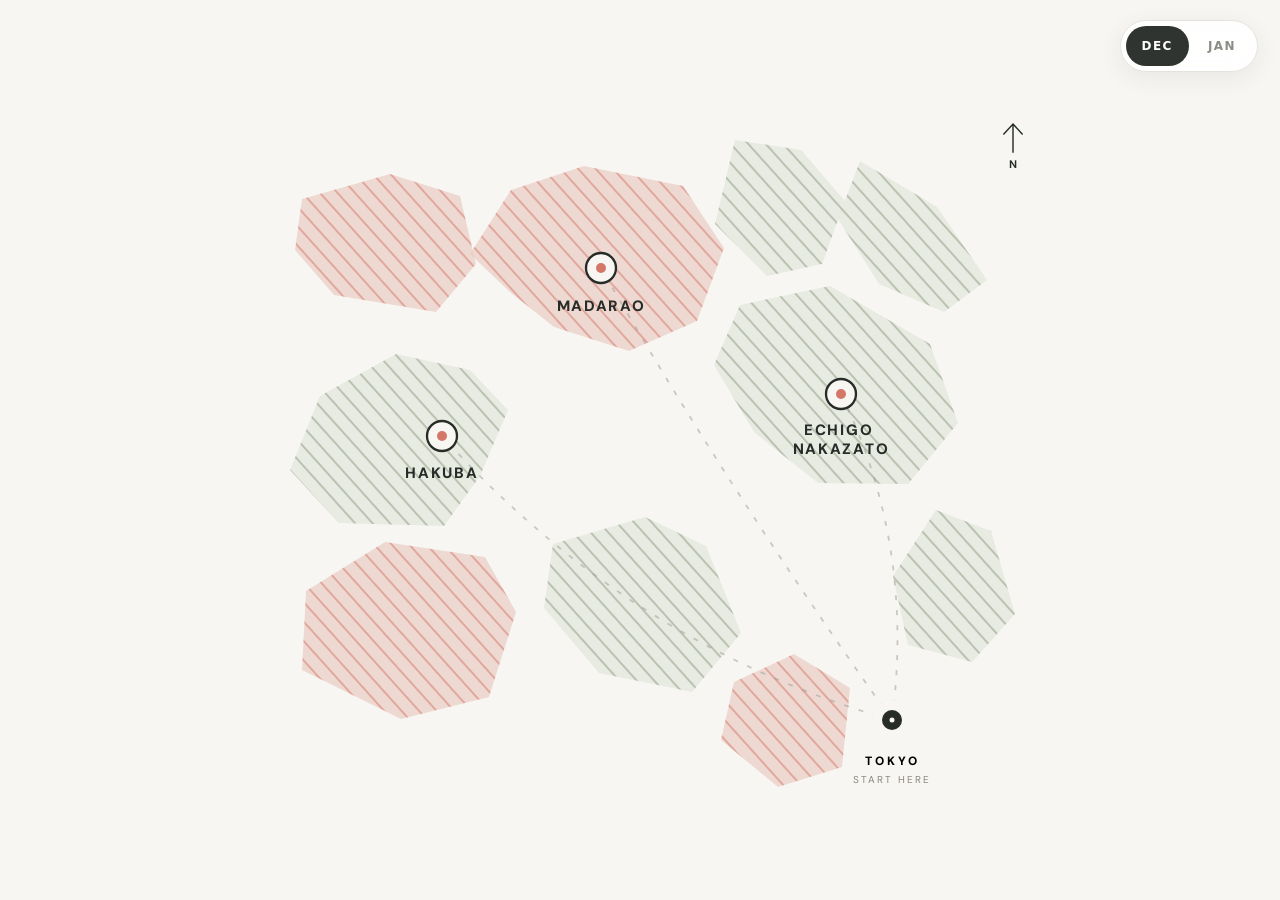
==== index.html @ dde7861e "a" ====
<!DOCTYPE html>
<html lang="zh-Hant">
<head>
  <meta charset="utf-8">
  <meta name="viewport" content="width=device-width, initial-scale=1, viewport-fit=cover">
  <meta name="theme-color" content="#f7f6f2">
  <title>notebook</title>
  <link rel="icon" href="data:image/svg+xml,%3Csvg xmlns='http://www.w3.org/2000/svg' viewBox='0 0 16 16'%3E%3Ccircle cx='8' cy='8' r='4' fill='%23d47768'/%3E%3C/svg%3E">
  <link rel="preconnect" href="https://fonts.googleapis.com">
  <link rel="preconnect" href="https://fonts.gstatic.com" crossorigin>
  <link href="https://fonts.googleapis.com/css2?family=DM+Sans:wght@400;500;600;700;800&amp;family=Noto+Sans+TC:wght@400;500;600;700&amp;display=swap" rel="stylesheet">
  <link rel="stylesheet" href="./css/style.css">
  <link rel="stylesheet" href="./css/tsugaike-map.css">
</head>
<body>
  <nav class="tm-switch" id="tm-switch" aria-label="選擇旅行月份"><button type="button" data-month="dec" aria-selected="true">DEC</button><button type="button" data-month="jan" aria-selected="false">JAN</button></nav>
  <div class="site" id="tm-december">
    <main class="map-screen" id="mapScreen">
      <div class="map-wrap">
        <svg class="map" viewBox="0 0 820 750" role="group" aria-label="東京出發，白馬、斑尾、越後中里互動旅遊地圖">
          <defs>
            <pattern id="redhatch" width="13" height="13" patternUnits="userSpaceOnUse" patternTransform="rotate(-42)">
              <rect width="13" height="13" fill="#e9c8be"></rect>
              <rect width="2" height="13" fill="#d47768"></rect>
            </pattern>
            <pattern id="greenhatch" width="13" height="13" patternUnits="userSpaceOnUse" patternTransform="rotate(-42)">
              <rect width="13" height="13" fill="#dfe4d6"></rect>
              <rect width="2" height="13" fill="#94a28a"></rect>
            </pattern>
            <pattern id="redhatch-phone" width="7.5" height="7.5" patternUnits="userSpaceOnUse" patternTransform="rotate(-42)">
              <rect width="7.5" height="7.5" fill="#e9c8be"></rect>
              <rect width="1.05" height="7.5" fill="#d47768"></rect>
            </pattern>
            <pattern id="greenhatch-phone" width="7.5" height="7.5" patternUnits="userSpaceOnUse" patternTransform="rotate(-42)">
              <rect width="7.5" height="7.5" fill="#dfe4d6"></rect>
              <rect width="1.05" height="7.5" fill="#94a28a"></rect>
            </pattern>
          </defs>
          <!-- Decorative regions are separate vector shapes. Only the three named pins are destinations. -->
          <path class="region decorative" fill="url(#redhatch)" d="M72 124 L160 99 L230 121 L246 189 L206 237 L104 220 L65 175 Z"></path>
          <path class="region decorative" fill="url(#greenhatch)" d="M505 65 L571 75 L615 126 L592 189 L537 201 L485 149 Z"></path>
          <path class="region decorative" fill="url(#greenhatch)" d="M630 86 L707 132 L757 205 L714 237 L649 209 L608 144 Z"></path>
          <path class="region decorative" fill="url(#redhatch)" d="M76 516 L155 467 L255 482 L286 537 L259 622 L171 644 L72 595 Z"></path>
          <path class="region decorative" fill="url(#greenhatch)" d="M323 469 L415 442 L476 471 L511 558 L462 617 L369 598 L314 533 Z"></path>
          <path class="region decorative" fill="url(#redhatch)" d="M504 607 L564 579 L620 613 L612 692 L548 712 L491 665 Z"></path>
          <path class="region decorative" fill="url(#greenhatch)" d="M706 435 L761 456 L785 539 L742 587 L678 570 L663 501 Z"></path>
          <!-- Schematic placement: Hakuba west, Madarao north, Echigo east, Tokyo south. -->
          <path class="region" data-region="hakuba" fill="url(#greenhatch)" d="M90 321 L166 279 L240 295 L278 335 L250 401 L214 451 L109 448 L60 395 Z"></path>
          <path class="region" data-region="madarao" fill="url(#redhatch)" d="M281 115 L354 91 L453 111 L494 173 L467 246 L399 276 L324 252 L280 217 L240 179 Z"></path>
          <path class="region" data-region="echigo" fill="url(#greenhatch)" d="M510 230 L600 211 L700 269 L728 348 L678 409 L588 408 L524 357 L484 290 Z"></path>
          <path class="route" data-route="hakuba" d="M662 645 Q401 571 212 361"></path>
          <path class="route" data-route="madarao" d="M662 645 Q498 414 371 193"></path>
          <path class="route" data-route="echigo" d="M662 645 Q685 470 611 319"></path>
          <g class="pin" data-place="hakuba" role="button" tabindex="0" aria-pressed="false" aria-label="查看白馬交通資訊">
            <circle class="hit" cx="212" cy="361" r="55"></circle>
            <rect class="label-hit" x="152" y="330" width="120" height="120"></rect>
            <circle class="outer" cx="212" cy="361" r="15"></circle>
            <circle class="inner" cx="212" cy="361" r="5"></circle>
            <text class="place-label" x="212" y="403" text-anchor="middle">HAKUBA</text>
          </g>
          <g class="pin" data-place="madarao" role="button" tabindex="0" aria-pressed="false" aria-label="查看斑尾飯店及交通資訊">
            <circle class="hit" cx="371" cy="193" r="54"></circle>
            <rect class="label-hit" x="311" y="168" width="120" height="120"></rect>
            <circle class="outer" cx="371" cy="193" r="15"></circle>
            <circle class="inner" cx="371" cy="193" r="5"></circle>
            <text class="place-label" x="371" y="236" text-anchor="middle">MADARAO</text>
          </g>
          <g class="pin" data-place="echigo" role="button" tabindex="0" aria-pressed="false" aria-label="查看越後中里交通資訊">
            <circle class="hit" cx="611" cy="319" r="54"></circle>
            <rect class="label-hit" x="551" y="310" width="120" height="120"></rect>
            <circle class="outer" cx="611" cy="319" r="15"></circle>
            <circle class="inner" cx="611" cy="319" r="5"></circle>
            <text class="place-label" x="611" y="360" text-anchor="middle">
              <tspan x="611">ECHIGO</tspan>
              <tspan x="611" dy="19">NAKAZATO</tspan>
            </text>
          </g>
          <g class="origin" aria-hidden="true">
            <circle cx="662" cy="645" r="20" fill="#f7f6f2"></circle>
            <circle cx="662" cy="645" r="10" fill="#272c28"></circle>
            <circle cx="662" cy="645" r="2.5" fill="#faf7f0"></circle>
            <text class="map-title" x="662" y="690" text-anchor="middle">TOKYO</text>
            <text class="map-small" x="662" y="708" text-anchor="middle">START HERE</text>
          </g>
        </svg>
        <div class="compass" aria-hidden="true">
          <svg viewBox="0 0 30 46">
            <path d="M15 41V5M3 18L15 5l12 13" fill="none" stroke="currentColor" stroke-width="1.8"></path>
          </svg>
          N
        </div>
        <div class="hover-note" id="hoverNote" aria-hidden="true"></div>
      </div>
      <div class="mobile-choice" id="mobileChoice">
        <div>
          <strong id="choiceName"></strong>
          <small id="choiceTime"></small>
          <span id="choiceRide" class="choice-ride"></span>
          <span id="choiceMode" class="choice-mode"></span>
        </div>
        <button class="next" id="next" type="button" aria-label="進入目的地詳細資訊">→</button>
      </div>
    </main>
    <main class="detail-screen" id="detail">
      <button class="back" id="back" type="button"><span class="back-arrow">←</span>Back</button>
      <section id="content"></section>
    </main>
  </div>
  <section id="tm-january" class="tm-jan" aria-label="一月栂池高原住宿地圖" hidden><div class="tm-jan-inner"><header class="tm-heading"><p class="tm-date">2027.01.23 – 2027.01.24</p><h1 class="tm-title">TSUGAIKE</h1><p class="tm-subtitle">STAY MAP</p><div class="tm-heading-line"></div><div class="tm-place"><button type="button" class="tm-japanese" id="tm-route-toggle" aria-expanded="false" aria-controls="tm-route-drop">栂池高原</button><div class="tm-route-drop" id="tm-route-drop" hidden><p>東京駅</p><p class="tm-route-arrow">↓</p><p>北陸新幹線 約 1 時間 20～40 分</p><p>長野駅</p><p class="tm-route-arrow">↓</p><p>特急バス 約 1 時間 30～40 分</p><p>栂池高原スキー場</p><p class="tm-route-total">合計：約 2 時間 50 分～3 時間 20 分</p><a class="maps" href="https://www.google.com/maps/search/?api=1&amp;query=%E6%A0%82%E6%B1%A0%E9%AB%98%E5%8E%9F%E3%82%B9%E3%82%AD%E3%83%BC%E5%A0%B4" target="_blank" rel="noopener noreferrer">Google Maps ↗</a></div></div></header>
<svg class="tm-map" id="tm-map" viewBox="0 0 900 1030" xmlns="http://www.w3.org/2000/svg" role="img" aria-label="栂池高原抽象幾何住宿分布圖；飯店位置目前為示意">
<defs>
<pattern id="tm-sage" width="12" height="12" patternUnits="userSpaceOnUse" patternTransform="rotate(-42)"><rect width="12" height="12" fill="#dfe7dc"/><path d="M0 0V12" stroke="#a9b9a6" stroke-width="1.3"/></pattern>
<pattern id="tm-coral" width="12" height="12" patternUnits="userSpaceOnUse" patternTransform="rotate(-42)"><rect width="12" height="12" fill="#f4ded6"/><path d="M0 0V12" stroke="#d59a8e" stroke-width="1.3"/></pattern>
</defs>
<g class="tm-art">
<!-- Mountain ridge: abstract layered, intentionally non-geographic -->
<path d="M30 390 L140 310 205 322 304 196 390 250 480 125 595 217 675 178 824 310 872 403 756 422 700 470 563 430 470 495 346 447 220 483 118 424Z" fill="url(#tm-sage)" opacity=".85"/>
<path d="M140 310 205 322 304 196 390 250 480 125 595 217 675 178 824 310" fill="none" stroke="#f7f6f2" stroke-width="11" stroke-linejoin="round" opacity=".9"/>
<path d="M45 405 85 370 143 383 186 423 150 450 83 442Z" fill="url(#tm-coral)" opacity=".9"/>
<path d="M742 142 805 164 832 223 799 250 738 219 715 181Z" fill="url(#tm-coral)"/>
<path d="M30 580 85 554 134 594 118 645 51 657 17 621Z" fill="url(#tm-sage)"/>
<path d="M752 560 822 536 868 578 855 639 798 662 746 622Z" fill="url(#tm-sage)"/>
<path d="M60 797 144 756 234 791 261 860 217 913 115 916 48 863Z" fill="url(#tm-coral)"/>
<path d="M710 830 768 805 824 838 834 901 786 940 722 922 689 876Z" fill="url(#tm-sage)"/>
<path d="M346 910 389 875 439 891 460 934 424 975 373 966Z" fill="url(#tm-sage)"/>
<path d="M538 735 576 711 619 743 610 790 566 801 532 772Z" fill="url(#tm-coral)"/>
<!-- Simplified paths and creek -->
<path d="M-15 730 Q155 620 330 695 T900 815" stroke="#e5e1d9" stroke-width="14" fill="none"/>
<path d="M135 490 Q255 535 300 660 T480 1010" stroke="#e5e1d9" stroke-width="11" fill="none"/>
<path d="M605 478 Q545 590 600 700 T650 1035" stroke="#e5e1d9" stroke-width="11" fill="none"/>
<path d="M440 495 Q460 570 520 630 T565 845 Q570 950 655 1040" stroke="#c9e0e3" stroke-width="12" fill="none" opacity=".85"/>
<!-- Abstract trees -->
<g fill="#899783" opacity=".85"><path d="M190 377l10-36 10 36zM197 374h6v15h-6zM247 414l9-29 9 29zM253 412h5v11h-5zM644 329l12-40 12 40zM653 324h6v16h-6zM716 380l8-29 8 29zM721 376h5v12h-5zM216 723l9-33 9 33zM223 720h5v12h-5zM688 680l10-32 10 32zM695 677h5v14h-5z"/></g>
<!-- Gondola station -->
<circle cx="505" cy="460" r="12" fill="#303430" stroke="#fff" stroke-width="4"/><circle cx="505" cy="460" r="3" fill="#fff"/>
<text x="505" y="490" text-anchor="middle" class="tm-label">栂池ゴンドラリフト</text><text x="505" y="509" text-anchor="middle" class="tm-small">GONDOLA STATION</text>
<text x="365" y="379" text-anchor="middle" class="tm-label">TSUGAIKE</text><text x="365" y="400" text-anchor="middle" class="tm-small">SKI AREA</text>
<!-- Compass -->
<path d="M830 80V28m-17 17 17-17 17 17" stroke="#303430" stroke-width="2" fill="none"/><text x="830" y="102" text-anchor="middle" class="tm-north">N</text>
<text x="76" y="675" class="tm-small">← HAKUBA</text><text x="700" y="975" class="tm-small">OTARI →</text>
</g>
<g id="tm-routes" pointer-events="none"></g><g id="tm-hotel-markers"></g>
</svg>
<div id="tm-card" class="tm-card" hidden role="status" aria-live="polite"><button id="tm-card-close" class="tm-card-close" aria-label="關閉飯店卡片" type="button">×</button><div class="tm-card-row"><div class="tm-card-copy"><p class="tm-card-name" id="tm-card-name"></p><p class="hotel-en" id="tm-card-en"></p><p class="tm-card-meta" id="tm-card-walk"></p><p class="tm-card-price" id="tm-card-price"></p></div></div><div class="tm-card-links"><a class="maps" id="tm-card-map" href="#" target="_blank" rel="noopener noreferrer">Google Maps ↗</a><div class="tm-card-side"><img id="tm-card-photo" class="tm-card-photo" alt="" hidden><a class="booking" id="tm-card-book" href="#" target="_blank" rel="noopener noreferrer" aria-label="Booking"><svg viewBox="0 0 24 24" aria-hidden="true"><path fill="currentColor" d="M24 0H0v24h24ZM8.575 6.563h2.658c2.108 0 3.473 1.15 3.473 2.898 0 1.15-.575 1.82-.91 2.108l-.287.263.335.192c.815.479 1.318 1.389 1.318 2.395 0 1.988-1.51 3.257-3.857 3.257H7.449V7.713c0-.623.503-1.126 1.126-1.15zm1.7 1.868c-.479.024-.694.264-.694.79v1.893h1.676c.958 0 1.294-.743 1.294-1.365 0-.815-.503-1.318-1.318-1.318zm-.096 4.36c-.407.071-.598.31-.598.79v2.251h1.868c.934 0 1.509-.55 1.509-1.533 0-.934-.599-1.509-1.51-1.509zm7.737 2.394c.743 0 1.341.599 1.341 1.342a1.34 1.34 0 0 1-1.341 1.341 1.355 1.355 0 0 1-1.341-1.341c0-.743.598-1.342 1.34-1.342z"/></svg></a></div></div></div>
</div></section>
  <script defer src="./data/places.js"></script>
  <script defer src="./js/app.js"></script>
  <script defer src="./js/tsugaike-map.js"></script>
</body>
</html>
---- css/style.css ----
:root {
  --paper: #f7f6f2;
  --ink: #272c28;
  --red: #d47768;
  --red2: #bc574a;
  --sage: #94a28a;
  --line: #d6cec1;
}

* { box-sizing: border-box; }

body {
  margin: 0;
  min-height: 100svh;
  background: var(--paper);
  color: var(--ink);
  font-family: "DM Sans", "Noto Sans TC", sans-serif;
}

button, a { font: inherit; }
button { cursor: pointer; }

button:focus-visible,
a:focus-visible,
[role="button"]:focus-visible {
  outline: 2px solid var(--red2);
  outline-offset: 5px;
}

.site {
  min-height: 100svh;
  position: relative;
  overflow: hidden;
}

.map-screen {
  max-width: 940px;
  min-height: 100svh;
  margin: auto;
  display: flex;
  align-items: center;
  justify-content: center;
  padding: 12px 25px;
}

.map-wrap {
  position: relative;
  width: min(100%, 820px);
  min-width: 0;
}

.map {
  width: 100%;
  height: auto;
  display: block;
  overflow: visible;
}

.region {
  pointer-events: none;
  opacity: .62;
  transition: opacity .35s, transform .35s;
  transform-origin: center;
  transform-box: fill-box;
}

.region.active {
  opacity: 1;
  transform: scale(1.035);
}

.route {
  fill: none;
  stroke: #9b9a90;
  stroke-width: 1.8;
  stroke-dasharray: 5 10;
  stroke-dashoffset: 0;
  opacity: .50;
  pointer-events: none;
  transition: opacity .25s, stroke .25s, stroke-width .25s;
}

.route.active {
  stroke: var(--red2);
  stroke-width: 2.7;
  opacity: 1;
  animation: dash 2.1s linear infinite;
}

@keyframes dash {
  from { stroke-dashoffset: 0; }
  to { stroke-dashoffset: -150; }
}

@keyframes dash-phone {
  from { stroke-dashoffset: 0; }
  to { stroke-dashoffset: -154; }
}

.pin {
  cursor: pointer;
  outline: none;
  touch-action: manipulation;
  -webkit-tap-highlight-color: transparent;
  -webkit-touch-callout: none;
  -webkit-user-select: none;
  user-select: none;
}

.pin:focus-visible .outer { stroke-width: 4; }
.pin .hit,
.pin .label-hit,
.place-label {
  -webkit-tap-highlight-color: transparent;
  -webkit-touch-callout: none;
  -webkit-user-select: none;
  user-select: none;
}
.pin .hit { fill: transparent; pointer-events: all; }
.pin .label-hit { fill: transparent; pointer-events: none; }

.pin .outer {
  fill: var(--paper);
  stroke: var(--ink);
  stroke-width: 2.3;
  transition: transform .2s, stroke .2s;
  transform-origin: center;
  transform-box: fill-box;
}

.pin .inner {
  fill: var(--red);
  transition: transform .2s;
  transform-origin: center;
  transform-box: fill-box;
}

.pin:hover .outer,
.pin:focus .outer,
.pin.preview .outer,
.pin.selected .outer {
  stroke: var(--red2);
  transform: scale(1.3);
}

.pin:hover .inner,
.pin.preview .inner,
.pin.selected .inner {
  transform: scale(1.25);
}

.place-label {
  fill: var(--ink);
  font-size: 15px;
  font-weight: 800;
  letter-spacing: 1.7px;
  pointer-events: none;
}

.pin.selected .place-label,
.pin.preview .place-label { fill: var(--red2); }

.map-title {
  font-size: 12px;
  letter-spacing: 3px;
  font-weight: 800;
}

.map-small {
  font-size: 10px;
  letter-spacing: 2px;
  fill: #89877c;
}

.compass {
  position: absolute;
  right: 3%;
  top: 6%;
  text-align: center;
  font-size: 11px;
  font-weight: 700;
  pointer-events: none;
}

.compass svg {
  display: block;
  width: 24px;
  margin: auto;
}

.hover-note {
  position: absolute;
  z-index: 5;
  width: max-content;
  min-width: 205px;
  max-width: min(360px, calc(100% - 16px));
  background: #fffdf7;
  border: 1px solid var(--line);
  box-shadow: 5px 6px 0 #ded7ca88;
  padding: 15px 16px;
  pointer-events: none;
  opacity: 0;
  word-break: keep-all;
  transform: translate(-50%, -104%) translateY(8px);
  transition: opacity .16s, transform .16s;
}

.hover-note.show {
  opacity: 1;
  transform: translate(-50%, -104%) translateY(0);
}

.hover-note.below { transform: translate(-50%, 18px) translateY(8px); }
.hover-note.below.show { transform: translate(-50%, 18px); }
.hover-note b { display: block; font-size: 14px; }
.hover-note .time { font-weight: 800; font-size: 18px; margin: 7px 0 2px; white-space: nowrap; }
.hover-note small { font-size: 11px; color: #73766d; }
.hover-note .more { font-size: 11px; color: var(--red2); margin-top: 9px; }

.mobile-choice { display: none; }
.choice-ride,
.choice-mode { display: none; }

.detail-screen {
  display: none;
  min-height: 100svh;
  max-width: 960px;
  padding: 26px 28px 70px;
  margin: auto;
  animation: enter .28s ease;
}

.detail-screen.open { display: block; }
.map-screen.hidden { display: none; }

@keyframes enter {
  from { opacity: 0; transform: translateY(12px); }
  to { opacity: 1; transform: translateY(0); }
}

.back {
  box-sizing: border-box;
  width: auto;
  height: 38px;
  margin: 0 0 6px;
  padding: 0;
  border: 0;
  border-radius: 0;
  background: transparent;
  color: var(--red);
  display: inline-flex;
  align-items: center;
  justify-content: flex-start;
  gap: 8px;
  font-size: 14px;
  font-weight: 600;
  line-height: 1;
  box-shadow: none;
  appearance: none;
  -webkit-appearance: none;
  -webkit-tap-highlight-color: transparent;
  -webkit-touch-callout: none;
  touch-action: manipulation;
  transition: color 0.2s ease;
}

.back-arrow {
  display: inline-block;
  transition: transform 0.2s ease;
}

@media (hover: hover) and (pointer: fine) {
  .back:hover {
    background: transparent;
    border-color: transparent;
    box-shadow: none;
    color: var(--red2);
  }

  .back:hover .back-arrow { transform: translateX(-3px); }
}

.detail-top {
  display: flex;
  justify-content: space-between;
  align-items: end;
  gap: 20px;
  margin: 22px 0 25px;
  border-bottom: 1px solid var(--line);
  padding-bottom: 24px;
}

.detail-top h1 {
  font-size: clamp(16px, 2.5vw, 29px);
  letter-spacing: .12em;
  margin: 0;
  font-weight: 800;
}

.detail-top .jp { font-size: 14px; color: #77786e; margin-top: 8px; }

.detail-top .line {
  height: 5px;
  width: 90px;
  background: var(--red);
  clip-path: polygon(0 30%, 100% 0, 83% 68%, 0 100%);
  margin-top: 6px;
}

.section-label {
  font-size: 12px;
  font-weight: 800;
  letter-spacing: .12em;
  margin: 25px 0 14px;
}

.transport {
  border: 1px solid var(--line);
  background: #fbf8f1;
  padding: 20px 24px;
  transition: transform .2s, border-color .2s;
}

.transport:hover,
.hotel:hover {
  transform: translateY(-2px);
  border-color: var(--red);
}

.transport .time { font-size: clamp(11px, 2vw, 16px); font-weight: 800; }
.transport .line-name { font-size: 13px; color: var(--red2); font-weight: 700; margin: 8px 0; }

.steps {
  display: flex;
  flex-wrap: wrap;
  align-items: center;
  gap: 10px;
  margin: 15px 0 10px;
  font-size: 14px;
  font-weight: 700;
}

.steps .arrow { color: var(--red2); }
.description, .note { font-size: 12px; line-height: 1.9; color: #72736c; }

.resorts { margin-top: 16px; border-top: 1px solid var(--line); }
.resort-note { margin: 14px 0 0; font-size: 12px; line-height: 1.7; color: #72736c; }
.resort { padding: 16px 0; border-bottom: 1px solid #e4ddd2; }
.resort:last-child { border-bottom: 0; padding-bottom: 4px; }
.resort h3 { margin: 0; font-size: 15px; font-weight: 800; letter-spacing: 0; color: var(--ink); }
.resort-en { margin-top: 3px; font-size: 12px; color: #7c7f78; }
.resort-time { margin-top: 10px; font-size: 15px; font-weight: 800; line-height: 1.4; }
.resort-total { margin-top: 12px; font-size: 14px; font-weight: 800; line-height: 1.5; color: var(--red2); }
.resort-route { margin-top: 10px; }
.resort-stop { font-size: 14px; font-weight: 700; line-height: 1.5; }
.resort-leg { display: flex; align-items: flex-start; gap: 8px; margin: 3px 0; font-size: 12px; line-height: 1.6; color: #72736c; }
.resort-leg .arrow { color: var(--red2); flex: 0 0 auto; }
.resort-leg span:last-child { min-width: 0; }

.fares { margin-top: 14px; padding-top: 12px; border-top: 1px solid var(--line); }
.fare-head, .fare-route { font-size: 12px; line-height: 1.7; color: #72736c; }
.fare-list { list-style: none; margin: 4px 0 0; padding: 0; }
.fare-list li {
  display: grid;
  grid-template-columns: 48px auto;
  column-gap: 12px;
  align-items: baseline;
  min-height: 24px;
}
.fare-type { font-size: 12px; color: #7c7f78; }
.fare-price { font-size: 14px; font-weight: 800; color: #3a3e3a; white-space: nowrap; }
.passes { list-style: none; margin: 8px 0 0; padding: 0; }
.passes li { font-size: 12px; line-height: 1.7; color: #72736c; }
.pass-yes, .pass-part { display: inline-block; width: 1.15em; }
.pass-yes { color: var(--sage); }
.pass-part { color: var(--red); }

.maps {
  display: inline-block;
  margin-top: 12px;
  font-size: 12px;
  font-weight: 800;
  color: var(--red2);
  text-decoration: none;
  border-bottom: 1px solid var(--red2);
  padding-bottom: 3px;
}

.hotel {
  border: 1px solid var(--line);
  background: #faf7ef;
  padding: 22px;
  margin: 14px 0;
  transition: transform .2s, border-color .2s;
}

.hotel h2 { font-size: 17px; margin: 0 0 18px; }
.hotel-title { margin: 0 0 18px; }
.hotel-name-row { display: flex; align-items: center; flex-wrap: wrap; gap: 8px; }
.hotel-title h2 { margin: 0; }
.hotel-en { margin-top: 3px; font-size: 12px; color: #7c7f78; }
.hotel-links { display: inline-flex; align-items: center; gap: 8px; flex-shrink: 0; }
.booking, .agoda { display: inline-flex; flex-shrink: 0; line-height: 0; color: var(--red2); }
.booking svg, .agoda svg { width: 22px; height: 22px; display: block; }
.booking:hover, .agoda:hover { color: var(--red); }
.date-group { margin-top: 18px; }
.date-head { display: flex; align-items: center; gap: 8px; margin: 0 0 9px; }
.date-group h3 { font-size: 12px; letter-spacing: .1em; margin: 0; color: #7c716b; }

.rooms {
  display: grid;
  grid-template-columns: repeat(2, minmax(0, 1fr));
  gap: 12px;
}

.room {
  border: 1px solid #ded4c6;
  background: var(--paper);
  padding: 17px;
  transition: transform .18s, box-shadow .18s, background .18s, border-color .18s;
}

.room.has-photo {
  display: flex;
  align-items: flex-start;
  justify-content: space-between;
  gap: 12px;
}

.room-copy { min-width: 0; flex: 1; }

.room.has-rates .meta { margin-top: 3px; color: #7c7f78; line-height: 1.45; }
.room.has-rates .stock { margin-top: 8px; }

.rates {
  list-style: none;
  margin: 12px 0 0;
  padding: 0;
}

.rates li,
.room-price-row {
  display: grid;
  grid-template-columns: 85px 35px 1fr;
  align-items: center;
  column-gap: 8px;
  min-height: 28px;
  padding: 6px 0;
  border-top: 1px solid #e6dfd4;
}

.rates li:first-child { border-top-color: transparent; }

.rate-price {
  font-size: 16px;
  font-weight: 800;
  color: #3a3e3a;
  white-space: nowrap;
}

.rate-people,
.rate-meal,
.rate-note {
  font-size: 11px;
  color: #7c7f78;
  white-space: nowrap;
}

.rate-plan { display: flex; flex-direction: column; align-items: flex-start; justify-content: center; gap: 2px; min-width: 0; }
.rate-plan .rate-note { font-size: 10px; line-height: 1.35; white-space: normal; }
.room-en { margin-top: 2px; font-size: 11px; color: #7c7f78; }
.rate-extra { margin-top: 10px; font-size: 12px; color: #7c7f78; }

.num-gap { display: inline-block; width: 0.28em; }

.room-photo {
  width: 42%;
  max-width: 168px;
  aspect-ratio: 3 / 2;
  object-fit: cover;
  border-radius: 12px;
  flex-shrink: 0;
  display: block;
}

.room:hover,
.room:focus-visible {
  transform: translateY(-4px);
  border-color: var(--red);
  background: #fffaf4;
  box-shadow: 4px 5px 0 #dbb3a355;
}

.room .type { font-size: 12px; color: #6b6c63; min-height: 19px; }
.room .price { font-size: 26px; font-weight: 800; margin: 7px 0; }
.room .meta { font-size: 12px; color: #555a53; }

.stock {
  display: inline-block;
  margin-top: 12px;
  border-radius: 3px;
  padding: 5px 9px;
  color: #aa554a;
  background: #f1d8cf;
  font-size: 11px;
  font-weight: 700;
}

.empty {
  border: 1px dashed var(--line);
  padding: 30px 20px;
  text-align: center;
  color: #85867c;
  font-size: 13px;
}

.note { margin-top: 22px; }
.north { width: 30px; height: 48px; }

@media (max-width: 700px), ((hover: none) and (pointer: coarse)) {
  .map-screen { padding-bottom: calc(104px + env(safe-area-inset-bottom)); }
  .back {
    position: relative;
    width: auto;
    min-width: 0;
    height: 38px;
    min-height: 0;
    margin: 0 0 6px;
    padding: 0;
    border: 0;
    border-radius: 0;
    background: transparent;
    color: var(--red);
    font-size: 14px;
    font-weight: 600;
    gap: 8px;
    transform: none;
    -webkit-text-size-adjust: 100%;
    text-size-adjust: 100%;
  }
  .back::before {
    content: "";
    position: absolute;
    left: 0;
    top: 50%;
    width: 100%;
    height: 44px;
    transform: translateY(-50%);
  }
  .back:hover,
  .back:hover .back-arrow {
    background: transparent;
    color: var(--red);
    transform: none;
  }
  .back:active {
    background: transparent;
    box-shadow: none;
    color: var(--red2);
  }
  .hover-note { display: none; }
  .pin .label-hit,
  .place-label { pointer-events: all; }

  .next {
    width: 50px;
    height: 50px;
    min-width: 50px;
    min-height: 50px;
    padding: 0;
    border: 0;
    border-radius: 50%;
    background: var(--red);
    color: #fff;
    font-size: 22px;
    line-height: 1;
    display: inline-flex;
    align-items: center;
    justify-content: center;
    flex-shrink: 0;
    appearance: none;
    -webkit-appearance: none;
  }

  .next:hover,
  .next:active {
    background: var(--red2);
    color: #fff;
  }

  .mobile-choice {
    position: fixed;
    bottom: calc(18px + env(safe-area-inset-bottom));
    left: 16px;
    right: 16px;
    background: #fffcf4;
    border: 1px solid var(--line);
    padding: 15px 17px;
    box-shadow: 4px 5px 0 #ded7ca99;
    display: none;
    align-items: center;
    justify-content: space-between;
    gap: 10px;
    z-index: 10;
  }

  .mobile-choice.show { display: flex; }
  .mobile-choice > div { min-width: 0; }
  .mobile-choice strong { font-size: 14px; display: block; }
  .mobile-choice small { font-size: 11px; display: block; margin-top: 5px; color: #6d7068; line-height: 1.5; }
}

@media (max-width: 700px) {
  .rooms:has(.has-rates) { grid-template-columns: 1fr; }
  .rates .room-price-row { grid-template-columns: 72px 22px minmax(0, 1fr); column-gap: 6px; }
  .map-screen { padding: 8px 3px calc(104px + env(safe-area-inset-bottom)); align-items: center; }
  .map-wrap { width: 100%; }
  .compass { right: 4%; top: 5%; }
  .detail-screen { padding: 16px 18px 50px; }
  .detail-top { margin-top: 22px; }
  .detail-top h1 { font-size: 17px; }
  .rooms { grid-template-columns: repeat(2, minmax(0, 1fr)); gap: 9px; }
  .room { padding: 12px; }
  .room .price { font-size: 22px; }
  .hotel { padding: 14px; }
  .transport { padding: 18px; }
}

@media (max-width: 380px) {
  .room .price { font-size: 19px; }
  .rooms { grid-template-columns: 1fr; }
  .room.has-rates.has-photo { flex-wrap: wrap; }
  .room.has-rates .room-copy { flex: 1 1 100%; }
  .room.has-rates .room-photo { margin-left: auto; }
}

@media (max-width: 767px) {
  .map-screen {
    min-height: 100dvh;
    flex-direction: column;
    align-items: center;
    justify-content: center;
    padding: max(14px, env(safe-area-inset-top)) 0 max(16px, env(safe-area-inset-bottom));
  }

  .map:not(.is-portrait) { visibility: hidden; }

  .map-wrap {
    width: min(95vw, calc(100% - 16px));
    flex: 0 0 auto;
  }

  .compass { top: 8px; right: 10px; font-size: 9px; }
  .compass svg { width: 20.4px; }

  .map.is-portrait {
    --phone-map-unit: calc(400px / min(95vw, 100vw - 16px));
  }
  .map.is-portrait > .region:not(.phone-shape) { display: none; }
  .map.is-portrait .route {
    stroke: #C9C7C0;
    stroke-width: 1.1;
    stroke-dasharray: 3 7;
    opacity: 0.75;
  }
  .map.is-portrait .route.active {
    stroke: #C96F62;
    stroke-width: 1.6;
    stroke-dasharray: 5 6;
    opacity: 1;
    animation: dash-phone 2.1s linear infinite;
  }
  .map.is-portrait .pin .outer { stroke-width: 1.35; }
  .map.is-portrait .pin[data-place="madarao"] .place-label,
  .map.is-portrait .pin[data-place="hakuba"] .place-label {
    font-size: calc(13px * var(--phone-map-unit));
    font-weight: 700;
    letter-spacing: 0.08em;
  }
  .map.is-portrait .pin[data-place="echigo"] .place-label {
    font-size: calc(12px * var(--phone-map-unit));
    font-weight: 700;
    letter-spacing: 0.04em;
  }
  .map.is-portrait .map-title {
    font-size: calc(14px * var(--phone-map-unit));
    font-weight: 700;
    letter-spacing: 0.15em;
  }
  .map.is-portrait .map-small {
    font-size: calc(10px * var(--phone-map-unit));
    font-weight: 500;
    letter-spacing: 0.12em;
    fill: #89877c;
  }

  .map-screen { position: relative; }

  .mobile-choice {
    position: absolute;
    align-self: flex-start;
    width: 260px;
    max-width: calc(100vw - 32px);
    height: auto;
    min-height: 100px;
    margin: 0;
    padding: 14px 16px;
    background: #fffcf4;
    border: 1px solid #DDD8CF;
    border-radius: 0;
    box-shadow: 0 2px 10px rgba(39, 44, 40, 0.08);
    align-items: flex-start;
    z-index: 10;
  }

  .mobile-choice small { display: none; }
  .choice-ride,
  .choice-mode { display: block; }
  .mobile-choice strong {
    display: block;
    min-height: 36px;
    padding-right: 40px;
    font-size: 15px;
    font-weight: 700;
    line-height: 1.3;
    color: var(--ink);
  }
  .choice-ride {
    margin-top: 2px;
    font-size: 16px;
    font-weight: 700;
    line-height: 1.35;
    color: var(--ink);
  }
  .choice-mode {
    margin-top: 4px;
    font-size: 12px;
    font-weight: 400;
    line-height: 1.4;
    color: #6d7068;
  }
  .mobile-choice .next {
    position: absolute;
    top: 8px;
    right: 8px;
    z-index: 1;
    width: 44px;
    height: 44px;
    min-width: 44px;
    min-height: 44px;
    border-radius: 0;
    background: transparent;
    box-shadow: none;
    font-size: 16px;
  }
  .mobile-choice .next::before {
    content: "";
    position: absolute;
    inset: 4px;
    border-radius: 50%;
    background: var(--red);
    z-index: -1;
  }
  .mobile-choice .next:hover,
  .mobile-choice .next:active { background: transparent; }
  .mobile-choice .next:hover::before,
  .mobile-choice .next:active::before { background: var(--red2); }
  .mobile-choice.is-in { animation: choice-in .2s ease-out; }
  .mobile-choice.is-closing {
    display: flex;
    pointer-events: none;
    animation: choice-out .15s ease-out forwards;
  }
}

@keyframes choice-in {
  from { opacity: 0; transform: translateY(6px); }
  to { opacity: 1; transform: none; }
}

@keyframes choice-out {
  from { opacity: 1; }
  to { opacity: 0; }
}

@media (prefers-reduced-motion: reduce) {
  *, *::before, *::after {
    animation: none !important;
    transition: none !important;
  }
}
---- css/tsugaike-map.css ----
/* TSUGAIKE JANUARY MAP — isolated styles */
:root{--tm-bg:var(--paper);--tm-ink:#303430;--tm-sage:#dfe7dc;--tm-sage-line:#aab9a7;--tm-coral:#f4ded6;--tm-coral-line:#d59a8e;--tm-accent:#c8796c}
.tm-switch{position:fixed;top:max(20px,env(safe-area-inset-top));right:22px;z-index:900;display:flex;gap:3px;padding:5px;background:rgba(255,255,255,.9);border:1px solid #e4e2dc;box-shadow:0 6px 24px #282a2612;backdrop-filter:blur(14px);border-radius:99px;font:600 12px/1 system-ui,sans-serif;letter-spacing:.12em}
.tm-switch button{border:0;background:transparent;color:#898d86;padding:12px 16px;border-radius:99px;cursor:pointer;font:inherit;letter-spacing:inherit;min-height:40px}.tm-switch button[aria-selected=true]{background:#303430;color:#fff}
.tm-jan{min-height:100svh;background:var(--tm-bg);color:var(--tm-ink);font-family:Arial,'Hiragino Kaku Gothic ProN','Noto Sans JP',sans-serif;position:relative;overflow:hidden;isolation:isolate}
.tm-jan[hidden]{display:none!important}.tm-jan-inner{width:min(100%,1050px);margin:auto;position:relative;padding:clamp(90px,12vw,125px) 18px 55px}
.tm-heading{position:relative;z-index:2;margin-left:clamp(8px,4vw,65px);pointer-events:none}.tm-date{font-size:12px;letter-spacing:.38em;margin:0 0 10px}.tm-title{font-size:clamp(38px,6vw,75px);font-weight:500;letter-spacing:.18em;line-height:1.05;margin:0}.tm-subtitle{font-size:12px;letter-spacing:.42em;margin:12px 0 18px}.tm-heading-line{width:55px;height:1px;background:#454943;margin:0 0 19px}.tm-japanese{font-size:17px;letter-spacing:.27em;margin:-6px -8px;padding:6px 8px;appearance:none;background:none;border:0;font-family:inherit;font-weight:inherit;color:inherit;cursor:pointer;pointer-events:auto;transition:color .2s}.tm-japanese:hover,.tm-japanese:focus-visible,.tm-japanese[aria-expanded=true]{color:var(--red2)}.tm-place{position:relative;display:inline-block}.tm-route-drop{position:absolute;left:0;top:100%;z-index:8;width:max-content;max-width:min(280px,calc(100vw - 36px));background:transparent;color:var(--tm-ink);font-size:12px;line-height:1.65;font-weight:500;letter-spacing:0;pointer-events:auto}.tm-route-drop[hidden]{display:none}.tm-route-drop p{margin:0}.tm-route-arrow{color:var(--red2);line-height:1.3}.tm-route-total{margin-top:4px;font-weight:700;color:var(--red2)}.tm-route-drop .maps{margin-top:8px}
.tm-map{display:block;width:100%;height:auto;margin:-20px auto 0;overflow:visible}.tm-map .tm-art{pointer-events:none}.tm-map .tm-marker{cursor:pointer;outline:none}.tm-map .tm-marker circle.pin{fill:#fffaf6;stroke:#373d38;stroke-width:2}.tm-map .tm-marker circle.dot{fill:var(--tm-accent)}.tm-map .tm-marker[aria-pressed=true] circle.pin{stroke:var(--tm-accent);stroke-width:3}.tm-map .tm-marker:focus-visible circle.pin{stroke:#000;stroke-width:4}.tm-map .tm-marker .touch{fill:transparent}.tm-map text{font-family:Arial,'Hiragino Kaku Gothic ProN',sans-serif;fill:#343934}.tm-label{font-size:15px;font-weight:700;letter-spacing:2px}.tm-small{font-size:11px;letter-spacing:1.6px;fill:#888b82!important}.tm-route{fill:none;stroke:#c8796c;stroke-width:2;stroke-dasharray:5 9;stroke-linecap:round;opacity:0;transition:opacity .3s}.tm-route.active{opacity:1;animation:tm-march 14s linear infinite}@keyframes tm-march{to{stroke-dashoffset:-210}}
.tm-card{position:absolute;z-index:6;width:min(340px,calc(100vw - 40px));max-height:calc(100svh - 32px);overflow:auto;background:#fffefa;border:1px solid #e6e2d9;box-shadow:0 12px 28px #2428211a;padding:19px 28px 16px 20px;left:0;top:0;border-radius:3px}.tm-card[hidden]{display:none!important}.tm-card-name{font-size:16px;font-weight:700;margin:0 0 2px;line-height:1.5;padding-right:18px}.tm-card .hotel-en{margin:0 0 8px}.tm-card-meta{font-size:13px;line-height:1.8;color:#6d716b;margin:0}.tm-card-meta[hidden]{display:none}.tm-card-price{font-size:15px;font-weight:700;margin:4px 0 0}.tm-card-links{display:flex;justify-content:space-between;align-items:flex-end;gap:12px;margin-top:12px}.tm-card .maps{margin-top:0;font-family:"DM Sans","Noto Sans TC",sans-serif}.tm-card-close{position:absolute;top:2px;right:3px;background:none;border:0;color:#73786f;font-size:18px;cursor:pointer;padding:5px}.tm-footnote{text-align:center;font-size:11px;color:#93958d;letter-spacing:.06em;margin:0 0 25px}.tm-north{font-size:14px;font-weight:700}
.tm-card-photo{width:118px}
@media(max-width:767px){.tm-switch{top:max(8px,env(safe-area-inset-top));right:8px;padding:3px;gap:2px;box-shadow:0 4px 14px #282a2612}.tm-switch button{padding:6px 9px;min-height:26px;font-size:10px}.tm-jan{overflow-x:clip}.tm-jan-inner{padding:72px 0 36px}.tm-heading{margin-left:22px}.tm-date{font-size:10px}.tm-title{font-size:34px}.tm-subtitle{font-size:10px}.tm-japanese{font-size:15px}.tm-map{width:135%;max-width:none;margin:4px 0 0 calc(8px - 30.9%)}.tm-card{width:min(280px,calc(100vw - 32px));max-height:calc(100svh - 24px - env(safe-area-inset-bottom))}.tm-card-photo{width:92px}.tm-footnote{padding:0 22px}}
.tm-card-side{display:flex;flex-direction:column;align-items:flex-end;gap:10px}.tm-card-photo{aspect-ratio:3/2;object-fit:cover;border-radius:12px;flex-shrink:0;display:block}.tm-card-photo[hidden]{display:none}
.tm-card.has-photo{display:grid;grid-template-columns:minmax(0,1fr) auto;column-gap:12px;align-items:end}.tm-card.has-photo .tm-card-row,.tm-card.has-photo .tm-card-copy,.tm-card.has-photo .tm-card-links{display:contents}.tm-card.has-photo .tm-card-name{grid-column:1 / -1;grid-row:1}.tm-card.has-photo .hotel-en{grid-column:1;grid-row:2}.tm-card.has-photo #tm-card-walk{grid-column:1;grid-row:3}.tm-card.has-photo #tm-card-price{grid-column:1;grid-row:4}.tm-card.has-photo .maps{grid-column:1;grid-row:5;justify-self:start;margin-top:12px}.tm-card.has-photo .tm-card-side{grid-column:2;grid-row:2 / 6}
@media(prefers-reduced-motion:reduce){.tm-route.active{animation:none}*{scroll-behavior:auto!important}}
#tm-december[hidden]{display:none!important}
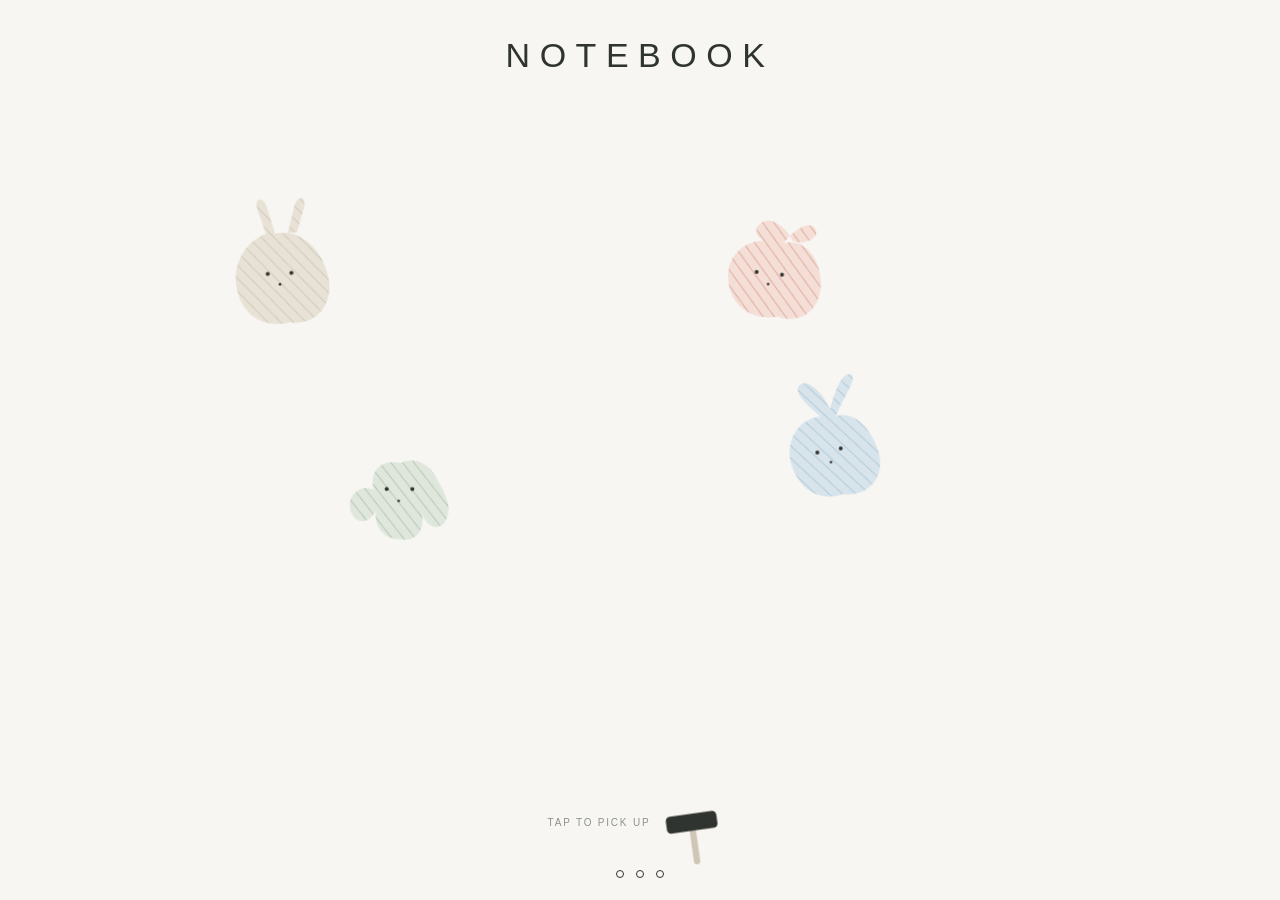
==== commit 4bcd972a: "r" ====
--- a/index.html
+++ b/index.html
@@ -11,8 +11,27 @@
   <link href="https://fonts.googleapis.com/css2?family=DM+Sans:wght@400;500;600;700;800&amp;family=Noto+Sans+TC:wght@400;500;600;700&amp;display=swap" rel="stylesheet">
   <link rel="stylesheet" href="./css/style.css">
   <link rel="stylesheet" href="./css/tsugaike-map.css">
+  <link rel="stylesheet" href="./css/unlock.css">
+  <script>try{if(sessionStorage.getItem('notebookUnlocked')==='true')document.documentElement.classList.add('nb-open')}catch(e){}</script>
 </head>
 <body>
+  <div id="nb-lock" class="nb-lock">
+    <h1 class="nb-title">NOTEBOOK</h1>
+    <div class="nb-stage" id="nb-stage">
+      <button type="button" class="nb-animal" data-id="rabbit" aria-label="動物"><span class="nb-animal-body"><svg viewBox="0 0 140 160" aria-hidden="true"><defs><pattern id="nb-h-rabbit" width="10" height="10" patternUnits="userSpaceOnUse" patternTransform="rotate(-42)"><rect width="10" height="10" fill="#e8e2d6"/><path d="M0 0V10" stroke="#c8bfb0" stroke-width="1.6"/></pattern><clipPath id="nb-c-rabbit"><path d="M68 54L60 24C56 12 46 14 50 28L58 54C34 62 18 88 24 116C30 146 56 158 80 152C108 158 130 134 124 104C120 78 102 58 82 54L90 26C94 12 106 14 100 30L92 54Z"/></clipPath></defs><g clip-path="url(#nb-c-rabbit)"><rect width="140" height="160" fill="url(#nb-h-rabbit)"/></g><circle cx="58" cy="98" r="2.2" fill="#303430"/><circle cx="84" cy="98" r="2.2" fill="#303430"/><circle cx="71" cy="110" r="1.45" fill="#303430"/></svg></span></button>
+      <button type="button" class="nb-animal" data-id="bear" aria-label="動物"><span class="nb-animal-body"><svg viewBox="0 0 140 160" aria-hidden="true"><defs><pattern id="nb-h-bear" width="10" height="10" patternUnits="userSpaceOnUse" patternTransform="rotate(-42)"><rect width="10" height="10" fill="#f4ded6"/><path d="M0 0V10" stroke="#d59a8e" stroke-width="1.6"/></pattern><clipPath id="nb-c-bear"><path d="M76 70C46 64 22 88 28 116C34 146 60 158 86 150C116 158 136 132 128 102C122 76 102 62 84 70C94 52 112 40 118 52C122 60 106 70 94 66C82 48 62 40 54 54C48 64 64 74 76 70Z"/></clipPath></defs><g clip-path="url(#nb-c-bear)"><rect width="140" height="160" fill="url(#nb-h-bear)"/></g><circle cx="58" cy="104" r="2.2" fill="#303430"/><circle cx="86" cy="104" r="2.2" fill="#303430"/><circle cx="72" cy="116" r="1.45" fill="#303430"/></svg></span></button>
+      <button type="button" class="nb-animal" data-id="dog" aria-label="動物"><span class="nb-animal-body"><svg viewBox="0 0 140 160" aria-hidden="true"><defs><pattern id="nb-h-dog" width="10" height="10" patternUnits="userSpaceOnUse" patternTransform="rotate(-42)"><rect width="10" height="10" fill="#dfe7dc"/><path d="M0 0V10" stroke="#a9b9a6" stroke-width="1.6"/></pattern><clipPath id="nb-c-dog"><path d="M76 70C92 62 108 70 118 88C128 104 136 116 128 132C120 144 106 136 102 122C108 142 98 156 80 154C62 156 50 140 52 124C46 140 30 142 24 126C18 110 34 96 48 102C42 84 50 72 66 70Z"/></clipPath></defs><g clip-path="url(#nb-c-dog)"><rect width="140" height="160" fill="url(#nb-h-dog)"/></g><circle cx="62" cy="100" r="2.2" fill="#303430"/><circle cx="90" cy="98" r="2.2" fill="#303430"/><circle cx="76" cy="112" r="1.45" fill="#303430"/></svg></span></button>
+      <button type="button" class="nb-animal" data-id="cat" aria-label="動物"><span class="nb-animal-body"><svg viewBox="0 0 140 160" aria-hidden="true"><defs><pattern id="nb-h-cat" width="10" height="10" patternUnits="userSpaceOnUse" patternTransform="rotate(-42)"><rect width="10" height="10" fill="#d7e4ec"/><path d="M0 0V10" stroke="#a8c0cc" stroke-width="1.6"/></pattern><clipPath id="nb-c-cat"><path d="M74 66C48 60 26 84 30 112C36 144 58 158 84 152C114 158 134 134 126 106C120 80 102 62 84 66C94 46 112 26 104 22C94 18 84 42 78 58C72 38 54 20 46 30C40 38 56 54 68 66Z"/></clipPath></defs><g clip-path="url(#nb-c-cat)"><rect width="140" height="160" fill="url(#nb-h-cat)"/></g><circle cx="60" cy="104" r="2.2" fill="#303430"/><circle cx="86" cy="102" r="2.2" fill="#303430"/><circle cx="74" cy="116" r="1.45" fill="#303430"/></svg></span></button>
+    </div>
+    <div class="nb-dock" id="nb-dock">
+      <div class="nb-hold">
+        <p class="nb-hint" id="nb-hint">TAP TO PICK UP</p>
+        <span class="nb-anchor" id="nb-anchor"></span>
+      </div>
+      <div class="nb-dots" id="nb-dots" aria-hidden="true"><i></i><i></i><i></i></div>
+    </div>
+    <button type="button" class="nb-hammer" id="nb-hammer" aria-label="錘子"><span class="nb-hammer-swing"><svg viewBox="0 0 64 64" aria-hidden="true"><rect x="29" y="22" width="6" height="34" rx="3" fill="#cfc6b8"/><rect x="8" y="8" width="48" height="16" rx="4" fill="#303430"/></svg></span></button>
+  </div>
   <nav class="tm-switch" id="tm-switch" aria-label="選擇旅行月份"><button type="button" data-month="dec" aria-selected="true">DEC</button><button type="button" data-month="jan" aria-selected="false">JAN</button></nav>
   <div class="site" id="tm-december">
     <main class="map-screen" id="mapScreen">
@@ -106,7 +125,7 @@
       <section id="content"></section>
     </main>
   </div>
-  <section id="tm-january" class="tm-jan" aria-label="一月栂池高原住宿地圖" hidden><div class="tm-jan-inner"><header class="tm-heading"><p class="tm-date">2027.01.23 – 2027.01.24</p><h1 class="tm-title">TSUGAIKE</h1><p class="tm-subtitle">STAY MAP</p><div class="tm-heading-line"></div><div class="tm-place"><button type="button" class="tm-japanese" id="tm-route-toggle" aria-expanded="false" aria-controls="tm-route-drop">栂池高原</button><div class="tm-route-drop" id="tm-route-drop" hidden><p>東京駅</p><p class="tm-route-arrow">↓</p><p>北陸新幹線 約 1 時間 20～40 分</p><p>長野駅</p><p class="tm-route-arrow">↓</p><p>特急バス 約 1 時間 30～40 分</p><p>栂池高原スキー場</p><p class="tm-route-total">合計：約 2 時間 50 分～3 時間 20 分</p><a class="maps" href="https://www.google.com/maps/search/?api=1&amp;query=%E6%A0%82%E6%B1%A0%E9%AB%98%E5%8E%9F%E3%82%B9%E3%82%AD%E3%83%BC%E5%A0%B4" target="_blank" rel="noopener noreferrer">Google Maps ↗</a></div></div></header>
+  <section id="tm-january" class="tm-jan" aria-label="一月旅行筆記" hidden><div class="tm-jan-inner"><nav class="jn-dates" aria-label="一月日期"><button type="button" data-trip="0110" aria-selected="true">01.01 — 01.10</button><button type="button" data-trip="0123" aria-selected="false">01.23 — 01.24</button></nav><div id="tm-trip-0109" class="jn-trip" data-trip="0110"><header class="jn-heading"><div class="tm-date" data-range="2027-01-01,2027-01-10">2027.01.01 — 01.10</div><h1 class="jn-title">SHIGA · MADARAO · TOKYO</h1><div class="jn-sub">志賀高原 → 斑尾高原 → 東京</div></header><div class="jn-map-wrap"><svg class="jn-map" viewBox="0 0 900 560" role="img" aria-label="成田空港、志賀高原、斑尾高原、東京的抽象路線"><defs><pattern id="jn-sage" width="12" height="12" patternUnits="userSpaceOnUse" patternTransform="rotate(-42)"><rect width="12" height="12" fill="#dfe7dc"/><path d="M0 0V12" stroke="#a9b9a6" stroke-width="1.3"/></pattern><pattern id="jn-coral" width="12" height="12" patternUnits="userSpaceOnUse" patternTransform="rotate(-42)"><rect width="12" height="12" fill="#f4ded6"/><path d="M0 0V12" stroke="#d59a8e" stroke-width="1.3"/></pattern></defs><polygon points="70,48 280,18 400,48 370,112 160,120 50,96" fill="url(#jn-sage)"/><polygon points="430,36 640,58 600,150 468,128" fill="url(#jn-sage)" opacity=".72"/><polygon points="150,300 250,274 248,360 140,352" fill="url(#jn-coral)"/><polygon points="640,250 790,214 830,318 660,346" fill="url(#jn-coral)" opacity=".9"/><path d="M30 508 C 180 476, 320 532, 500 500 S 760 468, 890 516" fill="none" stroke="#d5d0c6" stroke-width="8" stroke-linecap="round"/><path d="M520 24 C 548 120, 508 210, 558 310 S 630 450, 590 548" fill="none" stroke="#c5d4e4" stroke-width="9" stroke-linecap="round"/><g fill="#94a28a"><polygon points="300,268 314,234 328,268"/><polygon points="320,266 334,236 348,266"/><polygon points="148,268 160,240 172,268"/><polygon points="560,188 572,162 584,188"/></g><path class="jn-route" data-leg="narita-shiga" d="M735 365 C640 280 560 250 455 248"/><path class="jn-route" data-leg="shiga-madarao" d="M455 248 C370 246 280 190 220 168"/><path class="jn-route" data-leg="madarao-tokyo" d="M220 168 C280 260 380 370 500 430"/><g class="jn-spot" data-spot="madarao" role="button" tabindex="0" aria-label="MADARAO 斑尾高原"><circle cx="220" cy="168" r="18" fill="transparent"/><circle cx="220" cy="168" r="11" fill="none" stroke="#d47768" stroke-width="1"/><circle cx="220" cy="168" r="5" fill="#d47768"/><text x="198" y="164" text-anchor="end">MADARAO</text><text class="jn-jp" x="198" y="180" text-anchor="end">斑尾高原</text><text class="jn-meta" x="198" y="196" text-anchor="end">01.04 — 01.07</text></g><g class="jn-spot" data-spot="shiga" role="button" tabindex="0" aria-label="SHIGA KOGEN 志賀高原"><circle cx="455" cy="248" r="18" fill="transparent"/><circle cx="455" cy="248" r="11" fill="none" stroke="#d47768" stroke-width="1"/><circle cx="455" cy="248" r="5" fill="#d47768"/><text x="455" y="278" text-anchor="middle">SHIGA KOGEN</text><text class="jn-jp" x="455" y="294" text-anchor="middle">志賀高原</text><text class="jn-meta" x="455" y="310" text-anchor="middle">01.01 — 01.04</text></g><g class="jn-spot" data-spot="tokyo" role="button" tabindex="0" aria-label="TOKYO 東京"><circle cx="500" cy="430" r="18" fill="transparent"/><circle cx="500" cy="430" r="11" fill="none" stroke="#d47768" stroke-width="1"/><circle cx="500" cy="430" r="5" fill="#d47768"/><text x="500" y="460" text-anchor="middle">TOKYO</text><text class="jn-jp" x="500" y="476" text-anchor="middle">東京</text><text class="jn-meta" x="500" y="492" text-anchor="middle">01.07 — 01.10</text></g><g class="jn-spot" data-spot="narita" role="button" tabindex="0" aria-label="NARITA 成田空港"><circle cx="735" cy="365" r="18" fill="transparent"/><circle cx="735" cy="365" r="11" fill="none" stroke="#d47768" stroke-width="1"/><circle cx="735" cy="365" r="5" fill="#d47768"/><text x="754" y="360" text-anchor="start">NARITA</text><text class="jn-jp" x="754" y="376" text-anchor="start">成田空港</text><text class="jn-meta" x="754" y="392" text-anchor="start">01.01　14:20抵達</text></g><path d="M830 80V28m-17 17 17-17 17 17" stroke="#303430" stroke-width="2" fill="none"/><text x="830" y="102" text-anchor="middle" class="tm-north">N</text></svg><div class="jn-note" id="jn-note" hidden></div></div><div class="jn-columns"><section class="jn-itinerary" aria-label="日程"><h2 class="jn-kicker">ITINERARY<b>日程</b></h2><div class="jn-day-block"><button type="button" class="jn-day" aria-expanded="false"><span class="jn-when"><b>01.01</b> <span>FRI</span></span><span class="jn-where">成田空港 → 志賀高原</span><span class="jn-tag">TRANSFER</span><span class="jn-arrow" aria-hidden="true">→</span></button><div class="jn-detail" hidden><p>14:20 抵達成田機場</p><p>住宿：志賀高原プリンスホテル 西館</p></div></div><div class="jn-day-block"><button type="button" class="jn-day" aria-expanded="false"><span class="jn-when"><b>01.02</b> <span>SAT</span></span><span class="jn-where">志賀高原</span><span class="jn-tag">LESSON</span><span class="jn-arrow" aria-hidden="true">→</span></button><div class="jn-detail" hidden><p>住宿：志賀高原プリンスホテル 西館</p></div></div><div class="jn-day-block"><button type="button" class="jn-day" aria-expanded="false"><span class="jn-when"><b>01.03</b> <span>SUN</span></span><span class="jn-where">志賀高原</span><span class="jn-tag">LESSON</span><span class="jn-arrow" aria-hidden="true">→</span></button><div class="jn-detail" hidden><p>住宿：志賀高原プリンスホテル 西館</p></div></div><div class="jn-day-block"><button type="button" class="jn-day" aria-expanded="false"><span class="jn-when"><b>01.04</b> <span>MON</span></span><span class="jn-where">志賀高原 → 斑尾高原</span><span class="jn-tag">REST</span><span class="jn-arrow" aria-hidden="true">→</span></button><div class="jn-detail" hidden><p>志賀高原 → 斑尾高原</p><p>休息</p></div></div><div class="jn-day-block"><button type="button" class="jn-day" aria-expanded="false"><span class="jn-when"><b>01.05</b> <span>TUE</span></span><span class="jn-where">斑尾高原</span><span class="jn-tag">LESSON</span><span class="jn-arrow" aria-hidden="true">→</span></button><div class="jn-detail" hidden></div></div><div class="jn-day-block"><button type="button" class="jn-day" aria-expanded="false"><span class="jn-when"><b>01.06</b> <span>WED</span></span><span class="jn-where">斑尾高原</span><span class="jn-tag">FREE</span><span class="jn-arrow" aria-hidden="true">→</span></button><div class="jn-detail" hidden></div></div><div class="jn-day-block"><button type="button" class="jn-day" aria-expanded="false"><span class="jn-when"><b>01.07</b> <span>THU</span></span><span class="jn-where">斑尾高原 → 東京</span><span class="jn-tag">TRANSFER</span><span class="jn-arrow" aria-hidden="true">→</span></button><div class="jn-detail" hidden><p>斑尾高原 → 東京</p></div></div><div class="jn-day-block"><button type="button" class="jn-day" aria-expanded="false"><span class="jn-when"><b>01.08</b> <span>FRI</span></span><span class="jn-where">東京</span><span class="jn-tag">FREE</span><span class="jn-arrow" aria-hidden="true">→</span></button><div class="jn-detail" hidden></div></div><div class="jn-day-block"><button type="button" class="jn-day" aria-expanded="false"><span class="jn-when"><b>01.09</b> <span>SAT</span></span><span class="jn-where">東京</span><span class="jn-tag">FREE</span><span class="jn-arrow" aria-hidden="true">→</span></button><div class="jn-detail" hidden></div></div><div class="jn-day-block"><button type="button" class="jn-day" aria-expanded="false"><span class="jn-when"><b>01.10</b> <span>SUN</span></span><span class="jn-where">東京</span><span class="jn-tag">FREE</span><span class="jn-arrow" aria-hidden="true">→</span></button><div class="jn-detail" hidden></div></div></section><div class="jn-side"><section aria-label="宿泊"><h2 class="jn-kicker">STAY<b>宿泊</b></h2><article class="jn-stay-block"><button type="button" class="jn-stay" aria-expanded="false"><span class="jn-place">志賀高原</span><strong>志賀高原プリンスホテル</strong><span class="jn-stay-meta">西館 / West Building</span><span class="jn-stay-meta">〒381-0497 長野県下高井郡山ノ内町志賀高原焼額山</span><span class="jn-stay-meta">TEL：0269-34-3111</span><span class="jn-stay-meta">01.01 — 01.04</span><span class="jn-stay-meta">4室 · 8名 · 3泊</span><span class="jn-status">予約済み</span><span class="jn-total">合計 ¥441,936</span><span class="jn-arrow" aria-hidden="true">→</span></button><a class="maps" href="https://www.google.com/maps/search/?api=1&amp;query=%E5%BF%97%E8%B3%80%E9%AB%98%E5%8E%9F%E3%83%97%E3%83%AA%E3%83%B3%E3%82%B9%E3%83%9B%E3%83%86%E3%83%AB%E8%A5%BF%E9%A4%A8" target="_blank" rel="noopener noreferrer">Google Maps ↗</a><div class="jn-detail" hidden><p>Twin Room D × 4</p><p>朝食付き × 2室</p><p>食事なし × 2室</p></div></article><article class="jn-stay-block"><div class="jn-stay is-plain"><strong>斑尾高原</strong><span>01.04 — 01.07</span><a class="maps" href="https://www.google.com/maps/search/?api=1&amp;query=%E6%96%91%E5%B0%BE%E9%AB%98%E5%8E%9F" target="_blank" rel="noopener noreferrer">Google Maps ↗</a></div></article><article class="jn-stay-block"><div class="jn-stay is-plain"><strong>東京</strong><span>01.07 — 01.09</span></div></article></section></div></div></div><div id="tm-trip-0123" class="jn-trip" data-trip="0123" hidden><header class="tm-heading"><p class="tm-date" data-range="2027-01-23,2027-01-24">2027.01.23 — 01.24</p><h1 class="tm-title">TSUGAIKE</h1><p class="tm-subtitle">STAY MAP</p><div class="tm-heading-line"></div><div class="tm-place"><button type="button" class="tm-japanese" id="tm-route-toggle" aria-expanded="false" aria-controls="tm-route-drop">栂池高原</button><div class="tm-route-drop" id="tm-route-drop" hidden><p>東京駅</p><p class="tm-route-arrow">↓</p><p>北陸新幹線 約 1 時間 20～40 分</p><p>長野駅</p><p class="tm-route-arrow">↓</p><p>特急バス 約 1 時間 30～40 分</p><p>栂池高原スキー場</p><p class="tm-route-total">合計：約 2 時間 50 分～3 時間 20 分</p><a class="maps" href="https://www.google.com/maps/search/?api=1&amp;query=%E6%A0%82%E6%B1%A0%E9%AB%98%E5%8E%9F%E3%82%B9%E3%82%AD%E3%83%BC%E5%A0%B4" target="_blank" rel="noopener noreferrer">Google Maps ↗</a></div></div></header>
 <svg class="tm-map" id="tm-map" viewBox="0 0 900 1030" xmlns="http://www.w3.org/2000/svg" role="img" aria-label="栂池高原抽象幾何住宿分布圖；飯店位置目前為示意">
 <defs>
 <pattern id="tm-sage" width="12" height="12" patternUnits="userSpaceOnUse" patternTransform="rotate(-42)"><rect width="12" height="12" fill="#dfe7dc"/><path d="M0 0V12" stroke="#a9b9a6" stroke-width="1.3"/></pattern>
@@ -142,9 +161,10 @@
 <g id="tm-routes" pointer-events="none"></g><g id="tm-hotel-markers"></g>
 </svg>
 <div id="tm-card" class="tm-card" hidden role="status" aria-live="polite"><button id="tm-card-close" class="tm-card-close" aria-label="關閉飯店卡片" type="button">×</button><div class="tm-card-row"><div class="tm-card-copy"><p class="tm-card-name" id="tm-card-name"></p><p class="hotel-en" id="tm-card-en"></p><p class="tm-card-meta" id="tm-card-walk"></p><p class="tm-card-price" id="tm-card-price"></p></div></div><div class="tm-card-links"><a class="maps" id="tm-card-map" href="#" target="_blank" rel="noopener noreferrer">Google Maps ↗</a><div class="tm-card-side"><img id="tm-card-photo" class="tm-card-photo" alt="" hidden><a class="booking" id="tm-card-book" href="#" target="_blank" rel="noopener noreferrer" aria-label="Booking"><svg viewBox="0 0 24 24" aria-hidden="true"><path fill="currentColor" d="M24 0H0v24h24ZM8.575 6.563h2.658c2.108 0 3.473 1.15 3.473 2.898 0 1.15-.575 1.82-.91 2.108l-.287.263.335.192c.815.479 1.318 1.389 1.318 2.395 0 1.988-1.51 3.257-3.857 3.257H7.449V7.713c0-.623.503-1.126 1.126-1.15zm1.7 1.868c-.479.024-.694.264-.694.79v1.893h1.676c.958 0 1.294-.743 1.294-1.365 0-.815-.503-1.318-1.318-1.318zm-.096 4.36c-.407.071-.598.31-.598.79v2.251h1.868c.934 0 1.509-.55 1.509-1.533 0-.934-.599-1.509-1.51-1.509zm7.737 2.394c.743 0 1.341.599 1.341 1.342a1.34 1.34 0 0 1-1.341 1.341 1.355 1.355 0 0 1-1.341-1.341c0-.743.598-1.342 1.34-1.342z"/></svg></a></div></div></div>
-</div></section>
+</div></div></section>
   <script defer src="./data/places.js"></script>
   <script defer src="./js/app.js"></script>
   <script defer src="./js/tsugaike-map.js"></script>
+  <script defer src="./js/unlock.js"></script>
 </body>
 </html>
--- a/css/tsugaike-map.css
+++ b/css/tsugaike-map.css
@@ -5,11 +5,75 @@
 .tm-jan{min-height:100svh;background:var(--tm-bg);color:var(--tm-ink);font-family:Arial,'Hiragino Kaku Gothic ProN','Noto Sans JP',sans-serif;position:relative;overflow:hidden;isolation:isolate}
 .tm-jan[hidden]{display:none!important}.tm-jan-inner{width:min(100%,1050px);margin:auto;position:relative;padding:clamp(90px,12vw,125px) 18px 55px}
 .tm-heading{position:relative;z-index:2;margin-left:clamp(8px,4vw,65px);pointer-events:none}.tm-date{font-size:12px;letter-spacing:.38em;margin:0 0 10px}.tm-title{font-size:clamp(38px,6vw,75px);font-weight:500;letter-spacing:.18em;line-height:1.05;margin:0}.tm-subtitle{font-size:12px;letter-spacing:.42em;margin:12px 0 18px}.tm-heading-line{width:55px;height:1px;background:#454943;margin:0 0 19px}.tm-japanese{font-size:17px;letter-spacing:.27em;margin:-6px -8px;padding:6px 8px;appearance:none;background:none;border:0;font-family:inherit;font-weight:inherit;color:inherit;cursor:pointer;pointer-events:auto;transition:color .2s}.tm-japanese:hover,.tm-japanese:focus-visible,.tm-japanese[aria-expanded=true]{color:var(--red2)}.tm-place{position:relative;display:inline-block}.tm-route-drop{position:absolute;left:0;top:100%;z-index:8;width:max-content;max-width:min(280px,calc(100vw - 36px));background:transparent;color:var(--tm-ink);font-size:12px;line-height:1.65;font-weight:500;letter-spacing:0;pointer-events:auto}.tm-route-drop[hidden]{display:none}.tm-route-drop p{margin:0}.tm-route-arrow{color:var(--red2);line-height:1.3}.tm-route-total{margin-top:4px;font-weight:700;color:var(--red2)}.tm-route-drop .maps{margin-top:8px}
-.tm-map{display:block;width:100%;height:auto;margin:-20px auto 0;overflow:visible}.tm-map .tm-art{pointer-events:none}.tm-map .tm-marker{cursor:pointer;outline:none}.tm-map .tm-marker circle.pin{fill:#fffaf6;stroke:#373d38;stroke-width:2}.tm-map .tm-marker circle.dot{fill:var(--tm-accent)}.tm-map .tm-marker[aria-pressed=true] circle.pin{stroke:var(--tm-accent);stroke-width:3}.tm-map .tm-marker:focus-visible circle.pin{stroke:#000;stroke-width:4}.tm-map .tm-marker .touch{fill:transparent}.tm-map text{font-family:Arial,'Hiragino Kaku Gothic ProN',sans-serif;fill:#343934}.tm-label{font-size:15px;font-weight:700;letter-spacing:2px}.tm-small{font-size:11px;letter-spacing:1.6px;fill:#888b82!important}.tm-route{fill:none;stroke:#c8796c;stroke-width:2;stroke-dasharray:5 9;stroke-linecap:round;opacity:0;transition:opacity .3s}.tm-route.active{opacity:1;animation:tm-march 14s linear infinite}@keyframes tm-march{to{stroke-dashoffset:-210}}
+.tm-map{display:block;width:100%;height:auto;margin:-64px auto 0;overflow:visible}.tm-map .tm-art{pointer-events:none}.tm-map .tm-marker{cursor:pointer;outline:none}.tm-map .tm-marker circle.pin{fill:#fffaf6;stroke:#373d38;stroke-width:2}.tm-map .tm-marker circle.dot{fill:var(--tm-accent)}.tm-map .tm-marker[aria-pressed=true] circle.pin{stroke:var(--tm-accent);stroke-width:3}.tm-map .tm-marker:focus-visible circle.pin{stroke:#000;stroke-width:4}.tm-map .tm-marker .touch{fill:transparent}.tm-map text{font-family:Arial,'Hiragino Kaku Gothic ProN',sans-serif;fill:#343934}.tm-label{font-size:15px;font-weight:700;letter-spacing:2px}.tm-small{font-size:11px;letter-spacing:1.6px;fill:#888b82!important}.tm-route{fill:none;stroke:#c8796c;stroke-width:2;stroke-dasharray:5 9;stroke-linecap:round;opacity:0;transition:opacity .3s}.tm-route.active{opacity:1;animation:tm-march 14s linear infinite}@keyframes tm-march{to{stroke-dashoffset:-210}}
 .tm-card{position:absolute;z-index:6;width:min(340px,calc(100vw - 40px));max-height:calc(100svh - 32px);overflow:auto;background:#fffefa;border:1px solid #e6e2d9;box-shadow:0 12px 28px #2428211a;padding:19px 28px 16px 20px;left:0;top:0;border-radius:3px}.tm-card[hidden]{display:none!important}.tm-card-name{font-size:16px;font-weight:700;margin:0 0 2px;line-height:1.5;padding-right:18px}.tm-card .hotel-en{margin:0 0 8px}.tm-card-meta{font-size:13px;line-height:1.8;color:#6d716b;margin:0}.tm-card-meta[hidden]{display:none}.tm-card-price{font-size:15px;font-weight:700;margin:4px 0 0}.tm-card-links{display:flex;justify-content:space-between;align-items:flex-end;gap:12px;margin-top:12px}.tm-card .maps{margin-top:0;font-family:"DM Sans","Noto Sans TC",sans-serif}.tm-card-close{position:absolute;top:2px;right:3px;background:none;border:0;color:#73786f;font-size:18px;cursor:pointer;padding:5px}.tm-footnote{text-align:center;font-size:11px;color:#93958d;letter-spacing:.06em;margin:0 0 25px}.tm-north{font-size:14px;font-weight:700}
 .tm-card-photo{width:118px}
-@media(max-width:767px){.tm-switch{top:max(8px,env(safe-area-inset-top));right:8px;padding:3px;gap:2px;box-shadow:0 4px 14px #282a2612}.tm-switch button{padding:6px 9px;min-height:26px;font-size:10px}.tm-jan{overflow-x:clip}.tm-jan-inner{padding:72px 0 36px}.tm-heading{margin-left:22px}.tm-date{font-size:10px}.tm-title{font-size:34px}.tm-subtitle{font-size:10px}.tm-japanese{font-size:15px}.tm-map{width:135%;max-width:none;margin:4px 0 0 calc(8px - 30.9%)}.tm-card{width:min(280px,calc(100vw - 32px));max-height:calc(100svh - 24px - env(safe-area-inset-bottom))}.tm-card-photo{width:92px}.tm-footnote{padding:0 22px}}
+@media(max-width:767px){.tm-switch{top:max(8px,env(safe-area-inset-top));right:8px;padding:3px;gap:2px;box-shadow:0 4px 14px #282a2612}.tm-switch button{padding:6px 9px;min-height:26px;font-size:10px}.tm-jan{overflow-x:clip}.tm-jan-inner{padding:72px 0 36px}.tm-heading{margin-left:22px}.tm-date{font-size:10px}.tm-title{font-size:34px}.tm-subtitle{font-size:10px}.tm-japanese{font-size:15px}.tm-map{width:135%;max-width:none;margin:-28px 0 0 calc(8px - 30.9%)}.tm-card{width:min(280px,calc(100vw - 32px));max-height:calc(100svh - 24px - env(safe-area-inset-bottom))}.tm-card-photo{width:92px}.tm-footnote{padding:0 22px}}
 .tm-card-side{display:flex;flex-direction:column;align-items:flex-end;gap:10px}.tm-card-photo{aspect-ratio:3/2;object-fit:cover;border-radius:12px;flex-shrink:0;display:block}.tm-card-photo[hidden]{display:none}
 .tm-card.has-photo{display:grid;grid-template-columns:minmax(0,1fr) auto;column-gap:12px;align-items:end}.tm-card.has-photo .tm-card-row,.tm-card.has-photo .tm-card-copy,.tm-card.has-photo .tm-card-links{display:contents}.tm-card.has-photo .tm-card-name{grid-column:1 / -1;grid-row:1}.tm-card.has-photo .hotel-en{grid-column:1;grid-row:2}.tm-card.has-photo #tm-card-walk{grid-column:1;grid-row:3}.tm-card.has-photo #tm-card-price{grid-column:1;grid-row:4}.tm-card.has-photo .maps{grid-column:1;grid-row:5;justify-self:start;margin-top:12px}.tm-card.has-photo .tm-card-side{grid-column:2;grid-row:2 / 6}
-@media(prefers-reduced-motion:reduce){.tm-route.active{animation:none}*{scroll-behavior:auto!important}}
+@media(prefers-reduced-motion:reduce){.tm-route.active,.jn-route.active{animation:none}*{scroll-behavior:auto!important}}
+.jn-trip[hidden]{display:none!important}
+.jn-dates{display:flex;gap:26px;margin:-28px 0 30px clamp(8px,4vw,65px)}
+.jn-dates button{background:none;border:0;border-bottom:1px solid transparent;padding:0 0 5px;font:inherit;font-size:13px;letter-spacing:.06em;color:#8d918a;cursor:pointer}
+.jn-dates button[aria-selected=true]{color:var(--tm-ink);border-bottom-color:var(--tm-ink)}
+.jn-dates button:focus-visible{outline:1px solid var(--tm-ink);outline-offset:4px}
+.jn-heading{margin:0 0 0 clamp(8px,4vw,65px)}
+.jn-title{margin:0;font-size:clamp(22px,4vw,44px);font-weight:500;letter-spacing:.08em;line-height:1.15}
+.jn-sub{margin:12px 0 0;font-size:15px;letter-spacing:.12em}
+.jn-map-wrap{position:relative;margin:10px clamp(8px,4vw,65px) 0}
+.jn-map{display:block;width:100%;height:auto}
+.jn-map text{font-family:Arial,'Hiragino Kaku Gothic ProN',sans-serif;fill:#343934;font-size:13px;font-weight:700;letter-spacing:.08em}
+.jn-map text.tm-north{font-size:14px;font-weight:700;letter-spacing:0}
+.jn-map text.jn-jp{font-size:11px;font-weight:500;letter-spacing:.12em;fill:#6d726b}
+.jn-spot{cursor:pointer}
+.jn-spot:focus{outline:none}
+.jn-spot:hover text,.jn-spot:focus-visible text,.jn-spot.is-on text{fill:#bc574a}
+.jn-route{fill:none;stroke:#9b9a90;stroke-width:1.8;stroke-dasharray:5 10;stroke-linecap:round;opacity:.5;pointer-events:none;transition:opacity .25s,stroke .25s,stroke-width .25s}
+.jn-route.active{stroke:var(--red2);stroke-width:2.7;opacity:1;animation:dash 2.1s linear infinite}
+.jn-map text.jn-meta{font-size:10px;font-weight:500;letter-spacing:.04em;fill:#6d726b;display:none}
+.jn-spot.is-on text.jn-meta{display:block;fill:#bc574a}
+.jn-note{position:absolute;z-index:4;width:max-content;color:var(--tm-ink);font-size:12px;line-height:1.5;pointer-events:none;white-space:nowrap}
+.jn-note[hidden]{display:none}
+.jn-columns{display:grid;grid-template-columns:minmax(0,1.15fr) minmax(260px,.85fr);gap:56px 72px;align-items:start;margin:36px clamp(8px,4vw,65px) 0}
+.jn-kicker{margin:0 0 8px;font-size:11px;font-weight:700;letter-spacing:.22em;color:#8d918a}
+.jn-kicker b{display:block;margin-top:4px;font-size:13px;letter-spacing:.16em;color:var(--tm-ink)}
+.jn-day-block,.jn-stay-block,.jn-leg{border-bottom:1px solid #e6e2d9}
+.jn-day,.jn-stay{width:100%;background:none;border:0;padding:14px 0;font:inherit;color:inherit;text-align:left}
+.jn-day{display:grid;grid-template-columns:92px minmax(0,1fr) auto auto;gap:8px 12px;align-items:center;cursor:pointer}
+.jn-day.is-static{cursor:default}
+.jn-when b{font-weight:700;letter-spacing:.04em}
+.jn-when span{margin-left:6px;color:#8d918a;font-size:12px;letter-spacing:.08em}
+.jn-tag{font-size:10px;letter-spacing:.14em;color:#c8796c;font-weight:700}
+.jn-arrow{color:#8d918a;transition:transform .2s}
+.jn-day[aria-expanded=true] .jn-arrow,.jn-stay[aria-expanded=true] .jn-arrow{transform:rotate(90deg)}
+.jn-detail{padding:0 0 14px 92px;font-size:13px;line-height:1.75;color:#5c615b}
+.jn-stay-block .jn-detail{padding-left:0}
+.jn-stay-block .maps{margin:2px 0 14px}
+.jn-detail[hidden]{display:none}
+.jn-detail p{margin:0}
+.jn-stay{position:relative;display:flex;flex-direction:column;align-items:flex-start;gap:3px;padding-right:28px;cursor:pointer}
+.jn-stay.is-plain{cursor:default}
+.jn-stay .jn-arrow{position:absolute;right:0;top:18px}
+.jn-place{font-size:12px;letter-spacing:.14em;color:#8d918a}
+.jn-stay strong{font-size:16px}
+.jn-stay-meta{font-size:14px}
+.jn-status{color:#c8796c;font-size:12px;letter-spacing:.08em}
+.jn-total{font-weight:700}
+.jn-quiet{margin-top:8px;color:#8a8e86;font-size:12px;line-height:1.6}
+.jn-leg{padding:12px 0 10px}
+.jn-leg h3{margin:0 0 4px;font-size:13px;letter-spacing:.08em}
+.jn-leg p{margin:0;font-size:14px;line-height:1.45}
+.jn-leg .maps{margin-top:8px}
+.jn-side section+section{margin-top:42px}
+@media(max-width:767px){
+.jn-dates,.jn-heading,.jn-map-wrap,.jn-columns{margin-left:22px;margin-right:22px}
+.jn-dates{gap:16px;margin-top:0;margin-bottom:22px}
+.jn-title{font-size:22px;letter-spacing:.04em}
+.jn-sub{font-size:13px;letter-spacing:.04em}
+.jn-columns{grid-template-columns:1fr;gap:32px}
+.jn-day{grid-template-columns:minmax(0,1fr) auto auto;grid-template-areas:"when tag arrow" "where where where"}
+.jn-when{grid-area:when}.jn-where{grid-area:where}.jn-tag{grid-area:tag}.jn-arrow{grid-area:arrow}
+.jn-detail{padding:0 0 14px}
+.jn-note{position:static;display:block;white-space:normal;margin-top:8px}
+}
 #tm-december[hidden]{display:none!important}
--- a/css/unlock.css
+++ b/css/unlock.css
@@ -0,0 +1,91 @@
+html:not(.nb-open),
+html:not(.nb-open) body{overflow:hidden;height:100%}
+html.nb-open .nb-lock{display:none!important}
+
+.nb-lock{
+  position:fixed;
+  inset:0;
+  z-index:2000;
+  display:flex;
+  flex-direction:column;
+  height:100dvh;
+  background:#f7f6f2;
+  color:#303430;
+  font-family:Arial,"Hiragino Kaku Gothic ProN","Noto Sans JP",sans-serif;
+  padding:max(28px,env(safe-area-inset-top)) 18px max(22px,env(safe-area-inset-bottom));
+  overflow:hidden;
+  touch-action:none;
+  user-select:none;
+  -webkit-user-select:none;
+}
+.nb-lock.is-done{opacity:0;transition:opacity 1s ease;pointer-events:none}
+.nb-title{
+  margin:8px 0 0;
+  text-align:center;
+  font-size:clamp(22px,4vw,34px);
+  font-weight:500;
+  letter-spacing:.28em;
+}
+.nb-stage{position:relative;flex:1;min-height:0;margin-top:8px}
+.nb-animal{
+  position:absolute;
+  left:0;
+  top:0;
+  width:128px;
+  height:146px;
+  padding:0;
+  border:0;
+  background:none;
+  cursor:pointer;
+  touch-action:none;
+}
+.nb-animal svg{display:block;width:100%;height:100%;overflow:visible}
+.nb-animal-body{display:block;width:100%;height:100%;transform-origin:50% 62%}
+.nb-animal-body.is-hit{animation:nb-squash .4s ease}
+@keyframes nb-squash{
+  0%{transform:scale(1,1)}
+  38%{transform:scale(1.07,.78)}
+  100%{transform:scale(1,1)}
+}
+.nb-dock{position:relative;z-index:2;display:flex;flex-direction:column;align-items:center;gap:14px}
+.nb-hold{display:flex;align-items:center;justify-content:center;gap:14px;min-height:68px}
+.nb-anchor{width:68px;height:68px;flex:none}
+.nb-hint{margin:0;font-size:10px;letter-spacing:.18em;color:#8d918a}
+.nb-hint[hidden]{display:none}
+.nb-dots{display:flex;gap:12px}
+.nb-dots i{width:8px;height:8px;border:1.5px solid #303430;border-radius:50%;background:transparent}
+.nb-dots i.on{background:#303430}
+.nb-hammer{
+  position:fixed;
+  left:0;
+  top:0;
+  z-index:4;
+  width:68px;
+  height:68px;
+  padding:0;
+  border:0;
+  background:none;
+  touch-action:none;
+  cursor:pointer;
+}
+.nb-hammer.is-held{pointer-events:none;cursor:none}
+.nb-hammer svg{display:block;width:100%;height:100%}
+.nb-hammer-swing{display:block;width:100%;height:100%;transform-origin:50% 16%}
+.nb-hammer.is-swing .nb-hammer-swing{animation:nb-swing .38s ease}
+@keyframes nb-swing{
+  0%{transform:rotate(-8deg)}
+  42%{transform:rotate(32deg)}
+  100%{transform:rotate(-8deg)}
+}
+@media(max-width:767px){
+  .nb-animal{width:104px;height:118px}
+  .nb-hammer{width:58px;height:58px}
+  .nb-hold{min-height:58px}
+  .nb-anchor{width:58px;height:58px}
+  .nb-dock{gap:12px}
+}
+@media(prefers-reduced-motion:reduce){
+  .nb-animal-body.is-hit{animation-duration:.2s}
+  .nb-hammer.is-swing .nb-hammer-swing{animation-duration:.2s}
+  .nb-lock.is-done{transition-duration:.4s}
+}
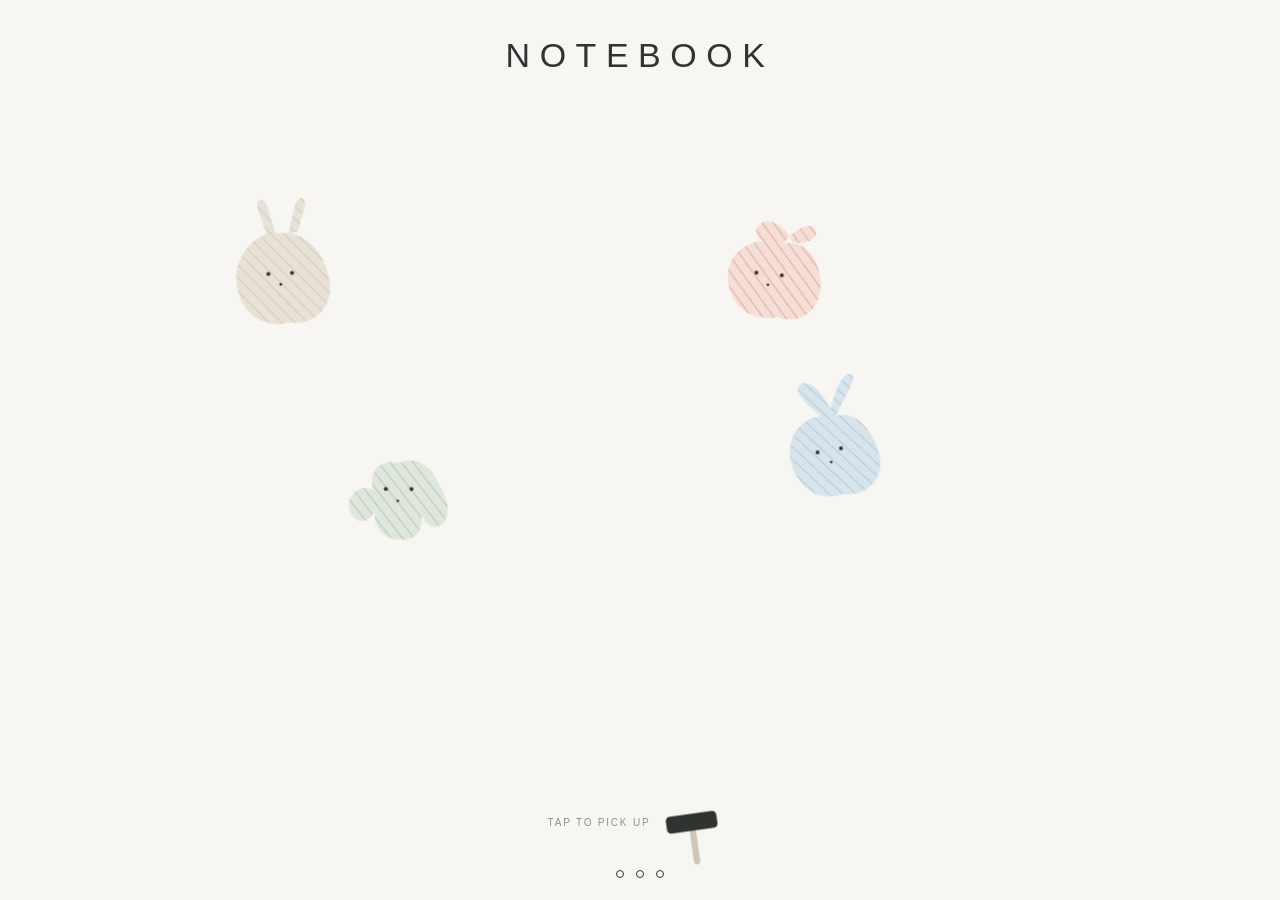
==== commit ee7089a0: "a" ====
--- a/index.html
+++ b/index.html
@@ -125,7 +125,7 @@
       <section id="content"></section>
     </main>
   </div>
-  <section id="tm-january" class="tm-jan" aria-label="一月旅行筆記" hidden><div class="tm-jan-inner"><nav class="jn-dates" aria-label="一月日期"><button type="button" data-trip="0110" aria-selected="true">01.01 — 01.10</button><button type="button" data-trip="0123" aria-selected="false">01.23 — 01.24</button></nav><div id="tm-trip-0109" class="jn-trip" data-trip="0110"><header class="jn-heading"><div class="tm-date" data-range="2027-01-01,2027-01-10">2027.01.01 — 01.10</div><h1 class="jn-title">SHIGA · MADARAO · TOKYO</h1><div class="jn-sub">志賀高原 → 斑尾高原 → 東京</div></header><div class="jn-map-wrap"><svg class="jn-map" viewBox="0 0 900 560" role="img" aria-label="成田空港、志賀高原、斑尾高原、東京的抽象路線"><defs><pattern id="jn-sage" width="12" height="12" patternUnits="userSpaceOnUse" patternTransform="rotate(-42)"><rect width="12" height="12" fill="#dfe7dc"/><path d="M0 0V12" stroke="#a9b9a6" stroke-width="1.3"/></pattern><pattern id="jn-coral" width="12" height="12" patternUnits="userSpaceOnUse" patternTransform="rotate(-42)"><rect width="12" height="12" fill="#f4ded6"/><path d="M0 0V12" stroke="#d59a8e" stroke-width="1.3"/></pattern></defs><polygon points="70,48 280,18 400,48 370,112 160,120 50,96" fill="url(#jn-sage)"/><polygon points="430,36 640,58 600,150 468,128" fill="url(#jn-sage)" opacity=".72"/><polygon points="150,300 250,274 248,360 140,352" fill="url(#jn-coral)"/><polygon points="640,250 790,214 830,318 660,346" fill="url(#jn-coral)" opacity=".9"/><path d="M30 508 C 180 476, 320 532, 500 500 S 760 468, 890 516" fill="none" stroke="#d5d0c6" stroke-width="8" stroke-linecap="round"/><path d="M520 24 C 548 120, 508 210, 558 310 S 630 450, 590 548" fill="none" stroke="#c5d4e4" stroke-width="9" stroke-linecap="round"/><g fill="#94a28a"><polygon points="300,268 314,234 328,268"/><polygon points="320,266 334,236 348,266"/><polygon points="148,268 160,240 172,268"/><polygon points="560,188 572,162 584,188"/></g><path class="jn-route" data-leg="narita-shiga" d="M735 365 C640 280 560 250 455 248"/><path class="jn-route" data-leg="shiga-madarao" d="M455 248 C370 246 280 190 220 168"/><path class="jn-route" data-leg="madarao-tokyo" d="M220 168 C280 260 380 370 500 430"/><g class="jn-spot" data-spot="madarao" role="button" tabindex="0" aria-label="MADARAO 斑尾高原"><circle cx="220" cy="168" r="18" fill="transparent"/><circle cx="220" cy="168" r="11" fill="none" stroke="#d47768" stroke-width="1"/><circle cx="220" cy="168" r="5" fill="#d47768"/><text x="198" y="164" text-anchor="end">MADARAO</text><text class="jn-jp" x="198" y="180" text-anchor="end">斑尾高原</text><text class="jn-meta" x="198" y="196" text-anchor="end">01.04 — 01.07</text></g><g class="jn-spot" data-spot="shiga" role="button" tabindex="0" aria-label="SHIGA KOGEN 志賀高原"><circle cx="455" cy="248" r="18" fill="transparent"/><circle cx="455" cy="248" r="11" fill="none" stroke="#d47768" stroke-width="1"/><circle cx="455" cy="248" r="5" fill="#d47768"/><text x="455" y="278" text-anchor="middle">SHIGA KOGEN</text><text class="jn-jp" x="455" y="294" text-anchor="middle">志賀高原</text><text class="jn-meta" x="455" y="310" text-anchor="middle">01.01 — 01.04</text></g><g class="jn-spot" data-spot="tokyo" role="button" tabindex="0" aria-label="TOKYO 東京"><circle cx="500" cy="430" r="18" fill="transparent"/><circle cx="500" cy="430" r="11" fill="none" stroke="#d47768" stroke-width="1"/><circle cx="500" cy="430" r="5" fill="#d47768"/><text x="500" y="460" text-anchor="middle">TOKYO</text><text class="jn-jp" x="500" y="476" text-anchor="middle">東京</text><text class="jn-meta" x="500" y="492" text-anchor="middle">01.07 — 01.10</text></g><g class="jn-spot" data-spot="narita" role="button" tabindex="0" aria-label="NARITA 成田空港"><circle cx="735" cy="365" r="18" fill="transparent"/><circle cx="735" cy="365" r="11" fill="none" stroke="#d47768" stroke-width="1"/><circle cx="735" cy="365" r="5" fill="#d47768"/><text x="754" y="360" text-anchor="start">NARITA</text><text class="jn-jp" x="754" y="376" text-anchor="start">成田空港</text><text class="jn-meta" x="754" y="392" text-anchor="start">01.01　14:20抵達</text></g><path d="M830 80V28m-17 17 17-17 17 17" stroke="#303430" stroke-width="2" fill="none"/><text x="830" y="102" text-anchor="middle" class="tm-north">N</text></svg><div class="jn-note" id="jn-note" hidden></div></div><div class="jn-columns"><section class="jn-itinerary" aria-label="日程"><h2 class="jn-kicker">ITINERARY<b>日程</b></h2><div class="jn-day-block"><button type="button" class="jn-day" aria-expanded="false"><span class="jn-when"><b>01.01</b> <span>FRI</span></span><span class="jn-where">成田空港 → 志賀高原</span><span class="jn-tag">TRANSFER</span><span class="jn-arrow" aria-hidden="true">→</span></button><div class="jn-detail" hidden><p>14:20 抵達成田機場</p><p>住宿：志賀高原プリンスホテル 西館</p></div></div><div class="jn-day-block"><button type="button" class="jn-day" aria-expanded="false"><span class="jn-when"><b>01.02</b> <span>SAT</span></span><span class="jn-where">志賀高原</span><span class="jn-tag">LESSON</span><span class="jn-arrow" aria-hidden="true">→</span></button><div class="jn-detail" hidden><p>住宿：志賀高原プリンスホテル 西館</p></div></div><div class="jn-day-block"><button type="button" class="jn-day" aria-expanded="false"><span class="jn-when"><b>01.03</b> <span>SUN</span></span><span class="jn-where">志賀高原</span><span class="jn-tag">LESSON</span><span class="jn-arrow" aria-hidden="true">→</span></button><div class="jn-detail" hidden><p>住宿：志賀高原プリンスホテル 西館</p></div></div><div class="jn-day-block"><button type="button" class="jn-day" aria-expanded="false"><span class="jn-when"><b>01.04</b> <span>MON</span></span><span class="jn-where">志賀高原 → 斑尾高原</span><span class="jn-tag">REST</span><span class="jn-arrow" aria-hidden="true">→</span></button><div class="jn-detail" hidden><p>志賀高原 → 斑尾高原</p><p>休息</p></div></div><div class="jn-day-block"><button type="button" class="jn-day" aria-expanded="false"><span class="jn-when"><b>01.05</b> <span>TUE</span></span><span class="jn-where">斑尾高原</span><span class="jn-tag">LESSON</span><span class="jn-arrow" aria-hidden="true">→</span></button><div class="jn-detail" hidden></div></div><div class="jn-day-block"><button type="button" class="jn-day" aria-expanded="false"><span class="jn-when"><b>01.06</b> <span>WED</span></span><span class="jn-where">斑尾高原</span><span class="jn-tag">FREE</span><span class="jn-arrow" aria-hidden="true">→</span></button><div class="jn-detail" hidden></div></div><div class="jn-day-block"><button type="button" class="jn-day" aria-expanded="false"><span class="jn-when"><b>01.07</b> <span>THU</span></span><span class="jn-where">斑尾高原 → 東京</span><span class="jn-tag">TRANSFER</span><span class="jn-arrow" aria-hidden="true">→</span></button><div class="jn-detail" hidden><p>斑尾高原 → 東京</p></div></div><div class="jn-day-block"><button type="button" class="jn-day" aria-expanded="false"><span class="jn-when"><b>01.08</b> <span>FRI</span></span><span class="jn-where">東京</span><span class="jn-tag">FREE</span><span class="jn-arrow" aria-hidden="true">→</span></button><div class="jn-detail" hidden></div></div><div class="jn-day-block"><button type="button" class="jn-day" aria-expanded="false"><span class="jn-when"><b>01.09</b> <span>SAT</span></span><span class="jn-where">東京</span><span class="jn-tag">FREE</span><span class="jn-arrow" aria-hidden="true">→</span></button><div class="jn-detail" hidden></div></div><div class="jn-day-block"><button type="button" class="jn-day" aria-expanded="false"><span class="jn-when"><b>01.10</b> <span>SUN</span></span><span class="jn-where">東京</span><span class="jn-tag">FREE</span><span class="jn-arrow" aria-hidden="true">→</span></button><div class="jn-detail" hidden></div></div></section><div class="jn-side"><section aria-label="宿泊"><h2 class="jn-kicker">STAY<b>宿泊</b></h2><article class="jn-stay-block"><button type="button" class="jn-stay" aria-expanded="false"><span class="jn-place">志賀高原</span><strong>志賀高原プリンスホテル</strong><span class="jn-stay-meta">西館 / West Building</span><span class="jn-stay-meta">〒381-0497 長野県下高井郡山ノ内町志賀高原焼額山</span><span class="jn-stay-meta">TEL：0269-34-3111</span><span class="jn-stay-meta">01.01 — 01.04</span><span class="jn-stay-meta">4室 · 8名 · 3泊</span><span class="jn-status">予約済み</span><span class="jn-total">合計 ¥441,936</span><span class="jn-arrow" aria-hidden="true">→</span></button><a class="maps" href="https://www.google.com/maps/search/?api=1&amp;query=%E5%BF%97%E8%B3%80%E9%AB%98%E5%8E%9F%E3%83%97%E3%83%AA%E3%83%B3%E3%82%B9%E3%83%9B%E3%83%86%E3%83%AB%E8%A5%BF%E9%A4%A8" target="_blank" rel="noopener noreferrer">Google Maps ↗</a><div class="jn-detail" hidden><p>Twin Room D × 4</p><p>朝食付き × 2室</p><p>食事なし × 2室</p></div></article><article class="jn-stay-block"><div class="jn-stay is-plain"><strong>斑尾高原</strong><span>01.04 — 01.07</span><a class="maps" href="https://www.google.com/maps/search/?api=1&amp;query=%E6%96%91%E5%B0%BE%E9%AB%98%E5%8E%9F" target="_blank" rel="noopener noreferrer">Google Maps ↗</a></div></article><article class="jn-stay-block"><div class="jn-stay is-plain"><strong>東京</strong><span>01.07 — 01.09</span></div></article></section></div></div></div><div id="tm-trip-0123" class="jn-trip" data-trip="0123" hidden><header class="tm-heading"><p class="tm-date" data-range="2027-01-23,2027-01-24">2027.01.23 — 01.24</p><h1 class="tm-title">TSUGAIKE</h1><p class="tm-subtitle">STAY MAP</p><div class="tm-heading-line"></div><div class="tm-place"><button type="button" class="tm-japanese" id="tm-route-toggle" aria-expanded="false" aria-controls="tm-route-drop">栂池高原</button><div class="tm-route-drop" id="tm-route-drop" hidden><p>東京駅</p><p class="tm-route-arrow">↓</p><p>北陸新幹線 約 1 時間 20～40 分</p><p>長野駅</p><p class="tm-route-arrow">↓</p><p>特急バス 約 1 時間 30～40 分</p><p>栂池高原スキー場</p><p class="tm-route-total">合計：約 2 時間 50 分～3 時間 20 分</p><a class="maps" href="https://www.google.com/maps/search/?api=1&amp;query=%E6%A0%82%E6%B1%A0%E9%AB%98%E5%8E%9F%E3%82%B9%E3%82%AD%E3%83%BC%E5%A0%B4" target="_blank" rel="noopener noreferrer">Google Maps ↗</a></div></div></header>
+  <section id="tm-january" class="tm-jan" aria-label="一月旅行筆記" hidden><div class="tm-jan-inner"><nav class="jn-dates" aria-label="一月日期"><button type="button" data-trip="0110" aria-selected="true">01.01 — 01.10</button><button type="button" data-trip="0123" aria-selected="false">01.23 — 01.24</button></nav><div id="tm-trip-0109" class="jn-trip" data-trip="0110"><header class="jn-heading"><div class="tm-date" data-range="2027-01-01,2027-01-10">2027.01.01 — 01.10</div><h1 class="jn-title">SHIGA · MADARAO · TOKYO</h1><div class="jn-sub">志賀高原 → 斑尾高原 → 東京</div></header><div class="jn-map-wrap"><svg class="jn-map" viewBox="0 0 900 560" role="img" aria-label="成田空港、志賀高原、斑尾高原、東京的抽象路線"><defs><pattern id="jn-sage" width="12" height="12" patternUnits="userSpaceOnUse" patternTransform="rotate(-42)"><rect width="12" height="12" fill="#dfe7dc"/><path d="M0 0V12" stroke="#a9b9a6" stroke-width="1.3"/></pattern><pattern id="jn-coral" width="12" height="12" patternUnits="userSpaceOnUse" patternTransform="rotate(-42)"><rect width="12" height="12" fill="#f4ded6"/><path d="M0 0V12" stroke="#d59a8e" stroke-width="1.3"/></pattern></defs><polygon points="70,48 280,18 400,48 370,112 160,120 50,96" fill="url(#jn-sage)"/><polygon points="430,36 640,58 600,150 468,128" fill="url(#jn-sage)" opacity=".72"/><polygon points="150,300 250,274 248,360 140,352" fill="url(#jn-coral)"/><polygon points="640,250 790,214 830,318 660,346" fill="url(#jn-coral)" opacity=".9"/><path d="M30 508 C 180 476, 320 532, 500 500 S 760 468, 890 516" fill="none" stroke="#d5d0c6" stroke-width="8" stroke-linecap="round"/><path d="M520 24 C 548 120, 508 210, 558 310 S 630 450, 590 548" fill="none" stroke="#c5d4e4" stroke-width="9" stroke-linecap="round"/><g fill="#94a28a"><polygon points="300,268 314,234 328,268"/><polygon points="320,266 334,236 348,266"/><polygon points="148,268 160,240 172,268"/><polygon points="560,188 572,162 584,188"/></g><path class="jn-route" data-leg="narita-shiga" d="M735 365 C640 280 560 250 455 248"/><path class="jn-route" data-leg="shiga-madarao" d="M455 248 C370 246 280 190 220 168"/><path class="jn-route" data-leg="madarao-tokyo" d="M220 168 C280 260 380 370 500 430"/><g class="jn-spot" data-spot="madarao" role="button" tabindex="0" aria-label="MADARAO 斑尾高原"><circle cx="220" cy="168" r="18" fill="transparent"/><circle cx="220" cy="168" r="11" fill="none" stroke="#d47768" stroke-width="1"/><circle cx="220" cy="168" r="5" fill="#d47768"/><text x="198" y="164" text-anchor="end">MADARAO</text><text class="jn-jp" x="198" y="180" text-anchor="end">斑尾高原</text><text class="jn-meta" x="198" y="196" text-anchor="end">01.04 — 01.07</text></g><g class="jn-spot" data-spot="shiga" role="button" tabindex="0" aria-label="SHIGA KOGEN 志賀高原"><circle cx="455" cy="248" r="18" fill="transparent"/><circle cx="455" cy="248" r="11" fill="none" stroke="#d47768" stroke-width="1"/><circle cx="455" cy="248" r="5" fill="#d47768"/><text x="455" y="278" text-anchor="middle">SHIGA KOGEN</text><text class="jn-jp" x="455" y="294" text-anchor="middle">志賀高原</text><text class="jn-meta" x="455" y="310" text-anchor="middle">01.01 — 01.04</text></g><g class="jn-spot" data-spot="tokyo" role="button" tabindex="0" aria-label="TOKYO 東京"><circle cx="500" cy="430" r="18" fill="transparent"/><circle cx="500" cy="430" r="11" fill="none" stroke="#d47768" stroke-width="1"/><circle cx="500" cy="430" r="5" fill="#d47768"/><text x="500" y="460" text-anchor="middle">TOKYO</text><text class="jn-jp" x="500" y="476" text-anchor="middle">東京</text><text class="jn-meta" x="500" y="492" text-anchor="middle">01.07 — 01.10</text></g><g class="jn-spot" data-spot="narita" role="button" tabindex="0" aria-label="NARITA 成田空港"><circle cx="735" cy="365" r="18" fill="transparent"/><circle cx="735" cy="365" r="11" fill="none" stroke="#d47768" stroke-width="1"/><circle cx="735" cy="365" r="5" fill="#d47768"/><text x="754" y="360" text-anchor="start">NARITA</text><text class="jn-jp" x="754" y="376" text-anchor="start">成田空港</text><text class="jn-meta" x="754" y="392" text-anchor="start">01.01　14:20抵達</text></g><path d="M830 80V28m-17 17 17-17 17 17" stroke="#303430" stroke-width="2" fill="none"/><text x="830" y="102" text-anchor="middle" class="tm-north">N</text></svg><div class="jn-note" id="jn-note" hidden></div></div><div class="jn-columns"><section class="jn-itinerary" aria-label="日程"><h2 class="jn-kicker">ITINERARY<b>日程</b></h2><div class="jn-day-block"><button type="button" class="jn-day" aria-expanded="false"><span class="jn-when"><b>01.01</b> <span>FRI</span></span><span class="jn-where">成田空港 → 志賀高原</span><span class="jn-tag">TRANSFER</span><span class="jn-arrow" aria-hidden="true">→</span></button><div class="jn-detail" hidden><p>14:20 抵達成田機場</p><p>住宿：志賀高原プリンスホテル 西館</p></div></div><div class="jn-day-block"><button type="button" class="jn-day" aria-expanded="false"><span class="jn-when"><b>01.02</b> <span>SAT</span></span><span class="jn-where">志賀高原</span><span class="jn-tag">LESSON</span><span class="jn-arrow" aria-hidden="true">→</span></button><div class="jn-detail" hidden><p>住宿：志賀高原プリンスホテル 西館</p></div></div><div class="jn-day-block"><button type="button" class="jn-day" aria-expanded="false"><span class="jn-when"><b>01.03</b> <span>SUN</span></span><span class="jn-where">志賀高原</span><span class="jn-tag">LESSON</span><span class="jn-arrow" aria-hidden="true">→</span></button><div class="jn-detail" hidden><p>住宿：志賀高原プリンスホテル 西館</p></div></div><div class="jn-day-block"><button type="button" class="jn-day" aria-expanded="false"><span class="jn-when"><b>01.04</b> <span>MON</span></span><span class="jn-where">志賀高原 → 斑尾高原</span><span class="jn-tag">REST</span><span class="jn-arrow" aria-hidden="true">→</span></button><div class="jn-detail" hidden><p>志賀高原 → 斑尾高原</p><p>休息</p><p>住宿：斑尾東急ホテル</p></div></div><div class="jn-day-block"><button type="button" class="jn-day" aria-expanded="false"><span class="jn-when"><b>01.05</b> <span>TUE</span></span><span class="jn-where">斑尾高原</span><span class="jn-tag">LESSON</span><span class="jn-arrow" aria-hidden="true">→</span></button><div class="jn-detail" hidden><p>住宿：斑尾東急ホテル</p></div></div><div class="jn-day-block"><button type="button" class="jn-day" aria-expanded="false"><span class="jn-when"><b>01.06</b> <span>WED</span></span><span class="jn-where">斑尾高原</span><span class="jn-tag">FREE</span><span class="jn-arrow" aria-hidden="true">→</span></button><div class="jn-detail" hidden><p>住宿：斑尾東急ホテル</p></div></div><div class="jn-day-block"><button type="button" class="jn-day" aria-expanded="false"><span class="jn-when"><b>01.07</b> <span>THU</span></span><span class="jn-where">斑尾高原 → 東京</span><span class="jn-tag">TRANSFER</span><span class="jn-arrow" aria-hidden="true">→</span></button><div class="jn-detail" hidden><p>斑尾高原 → 東京</p></div></div><div class="jn-day-block"><button type="button" class="jn-day" aria-expanded="false"><span class="jn-when"><b>01.08</b> <span>FRI</span></span><span class="jn-where">東京</span><span class="jn-tag">FREE</span><span class="jn-arrow" aria-hidden="true">→</span></button><div class="jn-detail" hidden></div></div><div class="jn-day-block"><button type="button" class="jn-day" aria-expanded="false"><span class="jn-when"><b>01.09</b> <span>SAT</span></span><span class="jn-where">東京</span><span class="jn-tag">FREE</span><span class="jn-arrow" aria-hidden="true">→</span></button><div class="jn-detail" hidden></div></div><div class="jn-day-block"><button type="button" class="jn-day" aria-expanded="false"><span class="jn-when"><b>01.10</b> <span>SUN</span></span><span class="jn-where">東京</span><span class="jn-tag">FREE</span><span class="jn-arrow" aria-hidden="true">→</span></button><div class="jn-detail" hidden></div></div></section><div class="jn-side"><section aria-label="宿泊"><h2 class="jn-kicker">STAY<b>宿泊</b></h2><article class="jn-stay-block"><button type="button" class="jn-stay" aria-expanded="false"><span class="jn-place">志賀高原</span><strong>志賀高原プリンスホテル</strong><span class="jn-stay-meta">西館 / West Building</span><span class="jn-stay-meta">〒381-0497 長野県下高井郡山ノ内町志賀高原焼額山</span><span class="jn-stay-meta">TEL：0269-34-3111</span><span class="jn-stay-meta">01.01 — 01.04</span><span class="jn-stay-meta">4室 · 8名 · 3泊</span><span class="jn-status">予約済み</span><span class="jn-total">合計 ¥441,936</span><span class="jn-arrow" aria-hidden="true">→</span></button><a class="maps" href="https://www.google.com/maps/search/?api=1&amp;query=%E5%BF%97%E8%B3%80%E9%AB%98%E5%8E%9F%E3%83%97%E3%83%AA%E3%83%B3%E3%82%B9%E3%83%9B%E3%83%86%E3%83%AB%E8%A5%BF%E9%A4%A8" target="_blank" rel="noopener noreferrer">Google Maps ↗</a><div class="jn-detail" hidden><p>Twin Room D × 4</p><p>朝食付き × 2室</p><p>食事なし × 2室</p></div></article><article class="jn-stay-block"><button type="button" class="jn-stay" aria-expanded="false"><span class="jn-place">斑尾高原</span><strong>斑尾東急ホテル</strong><span class="jn-stay-meta">Ski-in / Ski-out</span><span class="jn-stay-meta">〒389-1302 長野県上水内郡信濃町古海3575-8</span><span class="jn-stay-meta">01.04 — 01.07</span><span class="jn-stay-meta">4室 · 8名 · 3泊</span><span class="jn-total">一人 約 $13,836</span><span class="jn-arrow" aria-hidden="true">→</span></button><a class="maps" href="https://www.google.com/maps/search/?api=1&amp;query=%E3%82%BF%E3%83%B3%E3%82%B0%E3%83%A9%E3%83%A0%E6%96%91%E5%B0%BE%E6%9D%B1%E6%80%A5%E3%83%AA%E3%82%BE%E3%83%BC%E3%83%88" target="_blank" rel="noopener noreferrer">Google Maps ↗</a><div class="jn-detail" hidden><p>ツイン × 4</p><p>朝食・夕食付き × 4室</p></div></article><article class="jn-stay-block"><div class="jn-stay is-plain"><strong>東京</strong><span>01.07 — 01.10</span></div></article></section></div></div></div><div id="tm-trip-0123" class="jn-trip" data-trip="0123" hidden><header class="tm-heading"><p class="tm-date" data-range="2027-01-23,2027-01-24">2027.01.23 — 01.24</p><h1 class="tm-title">TSUGAIKE</h1><p class="tm-subtitle">STAY MAP</p><div class="tm-heading-line"></div><div class="tm-place"><button type="button" class="tm-japanese" id="tm-route-toggle" aria-expanded="false" aria-controls="tm-route-drop">栂池高原</button><div class="tm-route-drop" id="tm-route-drop" hidden><p>東京駅</p><p class="tm-route-arrow">↓</p><p>北陸新幹線 約 1 時間 20～40 分</p><p>長野駅</p><p class="tm-route-arrow">↓</p><p>特急バス 約 1 時間 30～40 分</p><p>栂池高原スキー場</p><p class="tm-route-total">合計：約 2 時間 50 分～3 時間 20 分</p><a class="maps" href="https://www.google.com/maps/search/?api=1&amp;query=%E6%A0%82%E6%B1%A0%E9%AB%98%E5%8E%9F%E3%82%B9%E3%82%AD%E3%83%BC%E5%A0%B4" target="_blank" rel="noopener noreferrer">Google Maps ↗</a></div></div></header>
 <svg class="tm-map" id="tm-map" viewBox="0 0 900 1030" xmlns="http://www.w3.org/2000/svg" role="img" aria-label="栂池高原抽象幾何住宿分布圖；飯店位置目前為示意">
 <defs>
 <pattern id="tm-sage" width="12" height="12" patternUnits="userSpaceOnUse" patternTransform="rotate(-42)"><rect width="12" height="12" fill="#dfe7dc"/><path d="M0 0V12" stroke="#a9b9a6" stroke-width="1.3"/></pattern>
--- a/css/tsugaike-map.css
+++ b/css/tsugaike-map.css
@@ -6,7 +6,7 @@
 .tm-jan[hidden]{display:none!important}.tm-jan-inner{width:min(100%,1050px);margin:auto;position:relative;padding:clamp(90px,12vw,125px) 18px 55px}
 .tm-heading{position:relative;z-index:2;margin-left:clamp(8px,4vw,65px);pointer-events:none}.tm-date{font-size:12px;letter-spacing:.38em;margin:0 0 10px}.tm-title{font-size:clamp(38px,6vw,75px);font-weight:500;letter-spacing:.18em;line-height:1.05;margin:0}.tm-subtitle{font-size:12px;letter-spacing:.42em;margin:12px 0 18px}.tm-heading-line{width:55px;height:1px;background:#454943;margin:0 0 19px}.tm-japanese{font-size:17px;letter-spacing:.27em;margin:-6px -8px;padding:6px 8px;appearance:none;background:none;border:0;font-family:inherit;font-weight:inherit;color:inherit;cursor:pointer;pointer-events:auto;transition:color .2s}.tm-japanese:hover,.tm-japanese:focus-visible,.tm-japanese[aria-expanded=true]{color:var(--red2)}.tm-place{position:relative;display:inline-block}.tm-route-drop{position:absolute;left:0;top:100%;z-index:8;width:max-content;max-width:min(280px,calc(100vw - 36px));background:transparent;color:var(--tm-ink);font-size:12px;line-height:1.65;font-weight:500;letter-spacing:0;pointer-events:auto}.tm-route-drop[hidden]{display:none}.tm-route-drop p{margin:0}.tm-route-arrow{color:var(--red2);line-height:1.3}.tm-route-total{margin-top:4px;font-weight:700;color:var(--red2)}.tm-route-drop .maps{margin-top:8px}
 .tm-map{display:block;width:100%;height:auto;margin:-64px auto 0;overflow:visible}.tm-map .tm-art{pointer-events:none}.tm-map .tm-marker{cursor:pointer;outline:none}.tm-map .tm-marker circle.pin{fill:#fffaf6;stroke:#373d38;stroke-width:2}.tm-map .tm-marker circle.dot{fill:var(--tm-accent)}.tm-map .tm-marker[aria-pressed=true] circle.pin{stroke:var(--tm-accent);stroke-width:3}.tm-map .tm-marker:focus-visible circle.pin{stroke:#000;stroke-width:4}.tm-map .tm-marker .touch{fill:transparent}.tm-map text{font-family:Arial,'Hiragino Kaku Gothic ProN',sans-serif;fill:#343934}.tm-label{font-size:15px;font-weight:700;letter-spacing:2px}.tm-small{font-size:11px;letter-spacing:1.6px;fill:#888b82!important}.tm-route{fill:none;stroke:#c8796c;stroke-width:2;stroke-dasharray:5 9;stroke-linecap:round;opacity:0;transition:opacity .3s}.tm-route.active{opacity:1;animation:tm-march 14s linear infinite}@keyframes tm-march{to{stroke-dashoffset:-210}}
-.tm-card{position:absolute;z-index:6;width:min(340px,calc(100vw - 40px));max-height:calc(100svh - 32px);overflow:auto;background:#fffefa;border:1px solid #e6e2d9;box-shadow:0 12px 28px #2428211a;padding:19px 28px 16px 20px;left:0;top:0;border-radius:3px}.tm-card[hidden]{display:none!important}.tm-card-name{font-size:16px;font-weight:700;margin:0 0 2px;line-height:1.5;padding-right:18px}.tm-card .hotel-en{margin:0 0 8px}.tm-card-meta{font-size:13px;line-height:1.8;color:#6d716b;margin:0}.tm-card-meta[hidden]{display:none}.tm-card-price{font-size:15px;font-weight:700;margin:4px 0 0}.tm-card-links{display:flex;justify-content:space-between;align-items:flex-end;gap:12px;margin-top:12px}.tm-card .maps{margin-top:0;font-family:"DM Sans","Noto Sans TC",sans-serif}.tm-card-close{position:absolute;top:2px;right:3px;background:none;border:0;color:#73786f;font-size:18px;cursor:pointer;padding:5px}.tm-footnote{text-align:center;font-size:11px;color:#93958d;letter-spacing:.06em;margin:0 0 25px}.tm-north{font-size:14px;font-weight:700}
+.tm-card{position:absolute;z-index:6;width:min(340px,calc(100vw - 40px));max-height:calc(100svh - 32px);overflow:auto;background:#fffefa;border:1px solid #e6e2d9;box-shadow:0 12px 28px #2428211a;padding:19px 28px 16px 20px;left:0;top:0;border-radius:3px}.tm-card[hidden]{display:none!important}.tm-card-name{font-size:16px;font-weight:700;margin:0 0 2px;line-height:1.5;padding-right:18px}.tm-card .hotel-en{margin:0 0 8px}.tm-card-meta{font-size:13px;line-height:1.8;color:#6d716b;margin:0}.tm-card-meta[hidden]{display:none}.tm-card-price{font-size:15px;font-weight:700;margin:4px 0 0}.tm-card-status{display:block;color:#c8796c;font-size:12px;font-weight:400;letter-spacing:.08em;margin-bottom:2px}.tm-card-links{display:flex;justify-content:space-between;align-items:flex-end;gap:12px;margin-top:12px}.tm-card .maps{margin-top:0;font-family:"DM Sans","Noto Sans TC",sans-serif}.tm-card-close{position:absolute;top:2px;right:3px;background:none;border:0;color:#73786f;font-size:18px;cursor:pointer;padding:5px}.tm-footnote{text-align:center;font-size:11px;color:#93958d;letter-spacing:.06em;margin:0 0 25px}.tm-north{font-size:14px;font-weight:700}
 .tm-card-photo{width:118px}
 @media(max-width:767px){.tm-switch{top:max(8px,env(safe-area-inset-top));right:8px;padding:3px;gap:2px;box-shadow:0 4px 14px #282a2612}.tm-switch button{padding:6px 9px;min-height:26px;font-size:10px}.tm-jan{overflow-x:clip}.tm-jan-inner{padding:72px 0 36px}.tm-heading{margin-left:22px}.tm-date{font-size:10px}.tm-title{font-size:34px}.tm-subtitle{font-size:10px}.tm-japanese{font-size:15px}.tm-map{width:135%;max-width:none;margin:-28px 0 0 calc(8px - 30.9%)}.tm-card{width:min(280px,calc(100vw - 32px));max-height:calc(100svh - 24px - env(safe-area-inset-bottom))}.tm-card-photo{width:92px}.tm-footnote{padding:0 22px}}
 .tm-card-side{display:flex;flex-direction:column;align-items:flex-end;gap:10px}.tm-card-photo{aspect-ratio:3/2;object-fit:cover;border-radius:12px;flex-shrink:0;display:block}.tm-card-photo[hidden]{display:none}
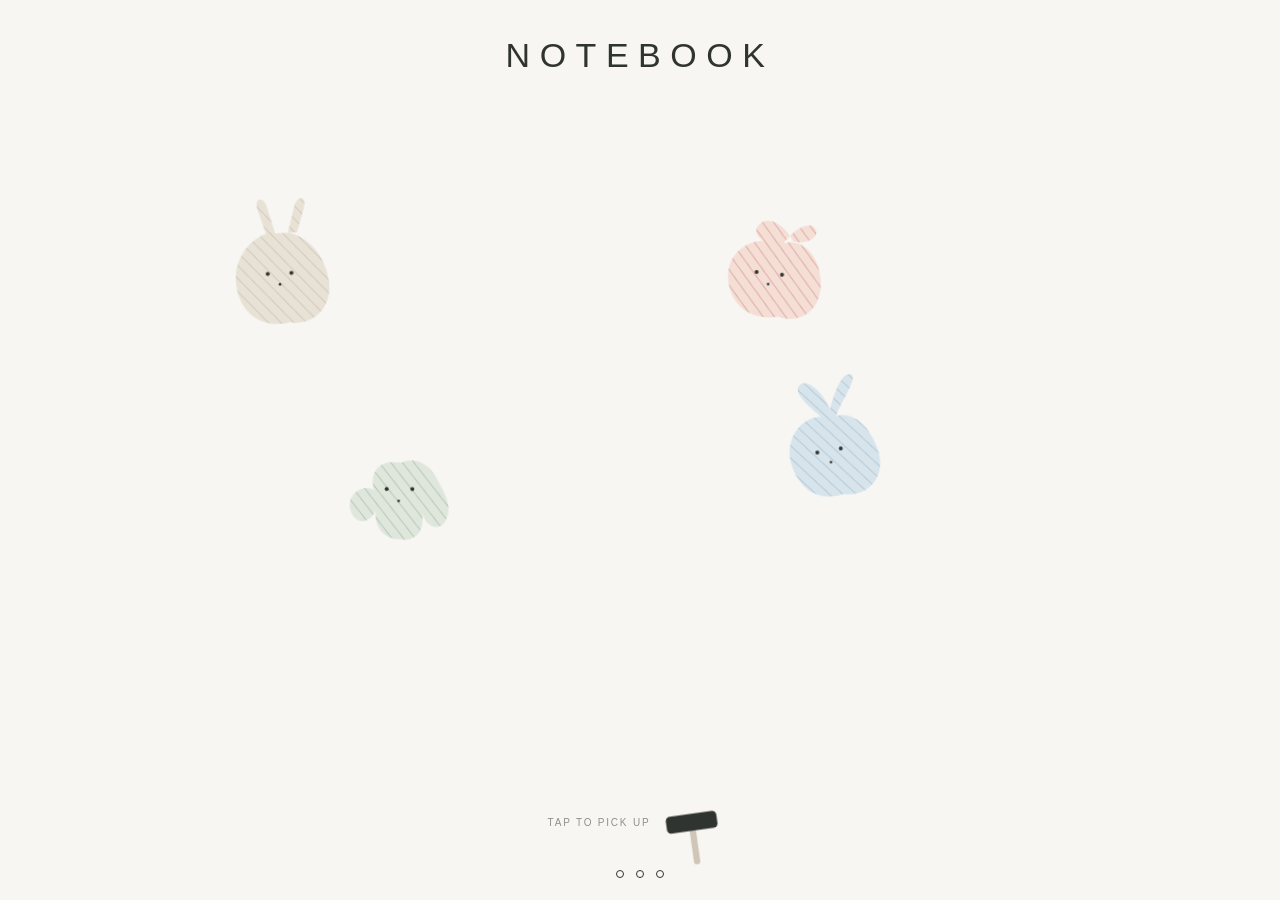
==== commit aba34329: "a" ====
--- a/index.html
+++ b/index.html
@@ -12,6 +12,8 @@
   <link rel="stylesheet" href="./css/style.css">
   <link rel="stylesheet" href="./css/tsugaike-map.css">
   <link rel="stylesheet" href="./css/unlock.css">
+  <link rel="stylesheet" href="./css/october.css">
+  <link rel="stylesheet" href="./css/tokyo-food.css">
   <script>try{if(sessionStorage.getItem('notebookUnlocked')==='true')document.documentElement.classList.add('nb-open')}catch(e){}</script>
 </head>
 <body>
@@ -32,7 +34,7 @@
     </div>
     <button type="button" class="nb-hammer" id="nb-hammer" aria-label="錘子"><span class="nb-hammer-swing"><svg viewBox="0 0 64 64" aria-hidden="true"><rect x="29" y="22" width="6" height="34" rx="3" fill="#cfc6b8"/><rect x="8" y="8" width="48" height="16" rx="4" fill="#303430"/></svg></span></button>
   </div>
-  <nav class="tm-switch" id="tm-switch" aria-label="選擇旅行月份"><button type="button" data-month="dec" aria-selected="true">DEC</button><button type="button" data-month="jan" aria-selected="false">JAN</button></nav>
+  <nav class="tm-switch" id="tm-switch" aria-label="選擇旅行月份"><a class="tm-food-link" href="#tokyo-food">TOKYO</a><button type="button" data-month="oct" aria-selected="false">OCT</button><button type="button" data-month="dec" aria-selected="true">DEC</button><button type="button" data-month="jan" aria-selected="false">JAN</button></nav>
   <div class="site" id="tm-december">
     <main class="map-screen" id="mapScreen">
       <div class="map-wrap">
@@ -162,9 +164,156 @@
 </svg>
 <div id="tm-card" class="tm-card" hidden role="status" aria-live="polite"><button id="tm-card-close" class="tm-card-close" aria-label="關閉飯店卡片" type="button">×</button><div class="tm-card-row"><div class="tm-card-copy"><p class="tm-card-name" id="tm-card-name"></p><p class="hotel-en" id="tm-card-en"></p><p class="tm-card-meta" id="tm-card-walk"></p><p class="tm-card-price" id="tm-card-price"></p></div></div><div class="tm-card-links"><a class="maps" id="tm-card-map" href="#" target="_blank" rel="noopener noreferrer">Google Maps ↗</a><div class="tm-card-side"><img id="tm-card-photo" class="tm-card-photo" alt="" hidden><a class="booking" id="tm-card-book" href="#" target="_blank" rel="noopener noreferrer" aria-label="Booking"><svg viewBox="0 0 24 24" aria-hidden="true"><path fill="currentColor" d="M24 0H0v24h24ZM8.575 6.563h2.658c2.108 0 3.473 1.15 3.473 2.898 0 1.15-.575 1.82-.91 2.108l-.287.263.335.192c.815.479 1.318 1.389 1.318 2.395 0 1.988-1.51 3.257-3.857 3.257H7.449V7.713c0-.623.503-1.126 1.126-1.15zm1.7 1.868c-.479.024-.694.264-.694.79v1.893h1.676c.958 0 1.294-.743 1.294-1.365 0-.815-.503-1.318-1.318-1.318zm-.096 4.36c-.407.071-.598.31-.598.79v2.251h1.868c.934 0 1.509-.55 1.509-1.533 0-.934-.599-1.509-1.51-1.509zm7.737 2.394c.743 0 1.341.599 1.341 1.342a1.34 1.34 0 0 1-1.341 1.341 1.355 1.355 0 0 1-1.341-1.341c0-.743.598-1.342 1.34-1.342z"/></svg></a></div></div></div>
 </div></div></section>
+  <section id="tm-october" class="ot" hidden aria-label="十月東京筆記">
+    <div class="ot-inner">
+      <header class="ot-heading">
+        <p class="tm-date" data-range="2026-10-26,2026-10-28">2026.10.26 — 10.28</p>
+        <h1 class="ot-title">TOKYO</h1>
+        <p class="ot-jp">東京</p>
+        <p class="ot-theme">KINSHICHO · OMOTESANDO · HARAJUKU</p>
+      </header>
+      <div class="ot-map-wrap">
+        <svg class="ot-map" viewBox="0 0 900 600" role="img" aria-label="東京的抽象位置圖。東側是錦糸町，西側是原宿、表参道、渋谷">
+          <defs>
+            <pattern id="ot-sage" width="12" height="12" patternUnits="userSpaceOnUse" patternTransform="rotate(-42)"><rect width="12" height="12" fill="#dfe7dc"/><path d="M0 0V12" stroke="#a9b9a6" stroke-width="1.3"/></pattern>
+            <pattern id="ot-coral" width="12" height="12" patternUnits="userSpaceOnUse" patternTransform="rotate(-42)"><rect width="12" height="12" fill="#f4ded6"/><path d="M0 0V12" stroke="#d59a8e" stroke-width="1.3"/></pattern>
+            <pattern id="ot-mist" width="12" height="12" patternUnits="userSpaceOnUse" patternTransform="rotate(-42)"><rect width="12" height="12" fill="#d7e4ec"/><path d="M0 0V12" stroke="#a8c0cc" stroke-width="1.3"/></pattern>
+            <pattern id="ot-sand" width="12" height="12" patternUnits="userSpaceOnUse" patternTransform="rotate(-42)"><rect width="12" height="12" fill="#e8e2d6"/><path d="M0 0V12" stroke="#c8bfb0" stroke-width="1.3"/></pattern>
+          </defs>
+          <g class="ot-art">
+            <path d="M48 150 L150 78 280 96 430 64 500 132 470 214 512 292 446 392 318 468 150 442 58 348 72 220Z" fill="url(#ot-sage)"/>
+            <path d="M118 92 L196 58 262 108 188 156Z" fill="url(#ot-coral)" opacity=".9"/>
+            <path d="M548 168 L682 146 734 236 646 312 528 268Z" fill="url(#ot-mist)"/>
+            <path d="M742 118 L878 142 860 268 736 236 724 168Z" fill="url(#ot-sand)"/>
+            <path d="M200 156L236 250 168 392" fill="none" stroke="#c8c4b8" stroke-width="1.5" stroke-linecap="round"/>
+            <path d="M214 176L336 228 412 338" fill="none" stroke="#c8c4b8" stroke-width="1.5" stroke-linecap="round"/>
+            <g fill="#a9b9a6">
+              <circle cx="108" cy="250" r="8"/><circle cx="120" cy="244" r="6"/><path d="M114 256v16" stroke="#a9b9a6" stroke-width="1.2"/>
+              <circle cx="390" cy="150" r="7"/><circle cx="402" cy="146" r="5"/><path d="M396 156v14" stroke="#a9b9a6" stroke-width="1.2"/>
+              <circle cx="300" cy="400" r="7"/><circle cx="312" cy="396" r="5"/><path d="M306 406v12" stroke="#a9b9a6" stroke-width="1.2"/>
+            </g>
+            <path d="M860 72V34m-11 11 11-11 11 11" stroke="#303430" stroke-width="1.6" fill="none"/>
+            <text x="860" y="90" text-anchor="middle" class="ot-north">N</text>
+          </g>
+          <g class="ot-station">
+            <circle cx="200" cy="156" r="3.2" fill="#303430"/>
+            <text x="200" y="136" text-anchor="middle">HARAJUKU</text>
+            <text class="ot-jp" x="200" y="176" text-anchor="middle">原宿</text>
+          </g>
+          <g class="ot-station">
+            <circle cx="336" cy="228" r="3.2" fill="#303430"/>
+            <text x="348" y="222" text-anchor="start">OMOTESANDO</text>
+            <text class="ot-jp" x="348" y="238" text-anchor="start">表参道</text>
+          </g>
+          <g class="ot-station">
+            <circle cx="156" cy="392" r="3.2" fill="#303430"/>
+            <text x="156" y="416" text-anchor="middle">SHIBUYA</text>
+            <text class="ot-jp" x="156" y="432" text-anchor="middle">渋谷</text>
+          </g>
+          <g class="ot-base" data-place="kinshicho" role="button" tabindex="0" aria-label="KINSHICHO 錦糸町">
+            <circle class="ot-hit" cx="790" cy="176" r="22"/>
+            <circle cx="790" cy="176" r="11" fill="none" stroke="#303430" stroke-width="1.4"/>
+            <circle cx="790" cy="176" r="4.5" fill="#303430"/>
+            <text x="790" y="150" text-anchor="middle">KINSHICHO</text>
+            <text class="ot-jp" x="790" y="206" text-anchor="middle">錦糸町</text>
+            <text class="ot-meta" x="790" y="224" text-anchor="middle">10.26 — 10.28</text>
+          </g>
+          <g id="ot-shops"></g>
+        </svg>
+        <div id="ot-card" class="ot-card" hidden></div>
+      </div>
+      <div class="ot-columns">
+        <section aria-label="日程">
+          <h2 class="jn-kicker">ITINERARY<b>日程</b></h2>
+          <div class="ot-day"><span class="ot-when"><b>10.26</b> <span>MON</span></span><span>東京・錦糸町</span></div>
+          <div class="ot-day"><span class="ot-when"><b>10.27</b> <span>TUE</span></span><span>東京</span></div>
+          <div class="ot-day"><span class="ot-when"><b>10.28</b> <span>WED</span></span><span>東京</span></div>
+        </section>
+        <section aria-label="スポット">
+          <h2 class="jn-kicker">PLACES<b>スポット</b></h2>
+          <div id="ot-place-list"></div>
+        </section>
+      </div>
+    </div>
+  </section>
+  <!-- Independent TOKYO collection; OCT/DEC/JAN remain untouched. -->
+  <section id="tm-food" class="fd" hidden aria-label="TOKYO 收藏地圖">
+    <div class="fd-inner">
+      <header class="fd-heading">
+        <h1 class="fd-title">TOKYO</h1>
+        <p class="fd-subtitle">東京</p>
+      </header>
+      <nav class="fd-filters" id="fd-filters" aria-label="美食分類">
+        <button type="button" class="fd-filter" data-category="all" aria-pressed="true">ALL</button>
+        <button type="button" class="fd-filter" data-category="pancakes" aria-pressed="false">PANCAKES</button>
+        <button type="button" class="fd-filter" data-category="yakiniku" aria-pressed="false">YAKINIKU</button>
+        <button type="button" class="fd-filter" data-category="gyutan" aria-pressed="false">GYUTAN</button>
+        <button type="button" class="fd-filter" data-category="izakaya" aria-pressed="false">IZAKAYA</button>
+        <button type="button" class="fd-filter" data-category="cakes" aria-pressed="false">CAKES</button>
+      </nav>
+      <div class="fd-map-wrap" id="fd-map-wrap">
+        <svg id="fd-map" class="fd-map" viewBox="0 0 900 560" role="group" aria-label="東京抽象區域色塊，顯示收藏店家位置">
+          <defs>
+            <pattern id="fd-sage" width="12" height="12" patternUnits="userSpaceOnUse" patternTransform="rotate(-42)"><rect width="12" height="12" fill="#e4eae0"/><path d="M0 0V12" stroke="#b7c5b1" stroke-width="1.5"/></pattern>
+            <pattern id="fd-coral" width="12" height="12" patternUnits="userSpaceOnUse" patternTransform="rotate(-42)"><rect width="12" height="12" fill="#f6e5dd"/><path d="M0 0V12" stroke="#dba89e" stroke-width="1.5"/></pattern>
+            <pattern id="fd-blue" width="12" height="12" patternUnits="userSpaceOnUse" patternTransform="rotate(-42)"><rect width="12" height="12" fill="#e0eaf0"/><path d="M0 0V12" stroke="#b3cbd7" stroke-width="1.5"/></pattern>
+            <pattern id="fd-sand" width="12" height="12" patternUnits="userSpaceOnUse" patternTransform="rotate(-42)"><rect width="12" height="12" fill="#efeae0"/><path d="M0 0V12" stroke="#d6c8b5" stroke-width="1.5"/></pattern>
+          </defs>
+          <g class="fd-art">
+            <path d="M78 80 L260 56 324 105 273 226 116 222 72 167Z" fill="url(#fd-sage)"/>
+            <text class="fd-area-label" x="182" y="135" text-anchor="middle">SHINJUKU</text>
+            <text class="fd-area-sub" x="182" y="151" text-anchor="middle">新宿</text>
+          </g>
+          <g class="fd-art" transform="translate(-14 26)">
+            <path d="M82 292 L235 249 300 303 279 466 137 477 67 393Z" fill="url(#fd-blue)"/>
+            <text class="fd-area-label" x="166" y="416" text-anchor="middle">SHIBUYA</text>
+            <text class="fd-area-sub" x="166" y="431" text-anchor="middle">渋谷</text>
+          </g>
+          <g class="fd-art" transform="translate(-33 90)">
+            <path d="M274 205 L433 191 482 264 428 409 303 402 235 310Z" fill="url(#fd-coral)"/>
+            <text class="fd-area-label" x="365" y="259" text-anchor="middle">OMOTESANDO</text>
+            <text class="fd-area-sub" x="365" y="275" text-anchor="middle">表参道</text>
+          </g>
+          <g class="fd-art" transform="translate(4 136) translate(584.5 280) scale(0.9) translate(-584.5 -280)">
+            <path d="M492 202 L656 187 706 256 670 373 520 366 463 288Z" fill="url(#fd-sage)"/>
+            <text class="fd-area-label" x="566" y="253" text-anchor="middle">TOKYO</text>
+            <text class="fd-area-sub" x="566" y="270" text-anchor="middle">東京</text>
+          </g>
+          <g class="fd-art" transform="translate(-18 0)">
+            <path d="M676 64 L813 88 839 172 772 241 663 207 639 132Z" fill="url(#fd-blue)"/>
+            <text class="fd-area-label" x="740" y="145" text-anchor="middle">UENO</text>
+            <text class="fd-area-sub" x="740" y="161" text-anchor="middle">上野</text>
+          </g>
+          <g class="fd-art" transform="translate(18 -44.8)">
+            <path d="M726 299 L876 316 867 452 762 466 700 410Z" fill="url(#fd-sand)"/>
+            <text class="fd-area-label" x="801" y="404" text-anchor="middle">KINSHICHO</text>
+            <text class="fd-area-sub" x="801" y="420" text-anchor="middle">錦糸町</text>
+          </g>
+          <g class="fd-art" transform="translate(-150 30) translate(625 452) scale(0.88) translate(-625 -452)">
+            <path d="M562 400 L678 388 711 474 633 516 539 483Z" fill="url(#fd-coral)" opacity=".57"/>
+            <text class="fd-area-label" x="620" y="458" text-anchor="middle">GINZA</text>
+            <text class="fd-area-sub" x="620" y="473" text-anchor="middle">銀座</text>
+          </g>
+          <g id="fd-area-layer"></g>
+          <g id="fd-markers"></g>
+        </svg>
+        <article class="fd-card" id="fd-card" hidden></article>
+      </div>
+      <section class="fd-list-section" aria-label="餐廳清單">
+        <div class="fd-list-head">
+          <h2 class="fd-kicker">PLACES<b>お店</b></h2>
+          <div><button type="button" id="fd-area-reset" class="fd-area-reset" hidden>ALL AREAS ×</button><span class="fd-count" id="fd-count">02 PLACES</span></div>
+        </div>
+        <div id="fd-list"></div>
+      </section>
+    </div>
+  </section>
   <script defer src="./data/places.js"></script>
   <script defer src="./js/app.js"></script>
   <script defer src="./js/tsugaike-map.js"></script>
+  <script defer src="./js/october.js"></script>
+  <script defer src="./data/tokyo-food.js"></script>
+  <script defer src="./js/tokyo-food.js"></script>
   <script defer src="./js/unlock.js"></script>
 </body>
 </html>
--- a/css/october.css
+++ b/css/october.css
@@ -0,0 +1,55 @@
+.ot{min-height:100svh;background:#f7f6f2;color:#303430;font-family:Arial,"Hiragino Kaku Gothic ProN","Noto Sans TC",sans-serif}
+.ot[hidden]{display:none!important}
+.ot-inner{width:min(100%,1050px);margin:auto;padding:clamp(90px,12vw,125px) 18px 64px}
+.ot-heading{margin-left:clamp(8px,4vw,65px)}
+.ot-title{margin:0;font-size:clamp(38px,6vw,75px);font-weight:500;letter-spacing:.18em;line-height:1.05}
+.ot-jp{margin:14px 0 0;font-size:17px;letter-spacing:.28em}
+.ot-theme{margin:10px 0 0;font-size:12px;letter-spacing:.16em;color:#8d918a}
+.ot-map-wrap{position:relative;margin:28px clamp(8px,4vw,65px) 0}
+.ot-map{display:block;width:100%;height:auto;overflow:visible}
+.ot-art{pointer-events:none}
+.ot-map text{font-family:Arial,"Hiragino Kaku Gothic ProN","Noto Sans TC",sans-serif;fill:#343934;font-size:12px;font-weight:700;letter-spacing:.08em}
+.ot-map text.ot-jp{font-size:11px;font-weight:500;letter-spacing:.12em;fill:#6d726b}
+.ot-map text.ot-north{font-size:14px;letter-spacing:0}
+.ot-map text.ot-sub{font-size:10px;font-weight:500;letter-spacing:.08em;fill:#6d726b}
+.ot-map text.ot-meta{font-size:11px;font-weight:500;letter-spacing:.06em;fill:#bc574a;display:none}
+.ot-base{cursor:pointer}
+.ot-base.is-on text.ot-meta{display:block}
+.ot-base.is-on text,.ot-shop.is-on text{fill:#bc574a}
+.ot-base.is-on text.ot-jp,.ot-shop.is-on text.ot-sub{fill:#bc574a}
+.ot-shop{cursor:pointer}
+.ot-shop .ot-hit,.ot-base .ot-hit{fill:transparent}
+.ot-shop .ot-ring{fill:#fffaf6;stroke:#373d38;stroke-width:1.4}
+.ot-shop .ot-dot{fill:#c8796c}
+.ot-shop.is-on .ot-ring{stroke:#c8796c;stroke-width:2}
+.ot-shop:focus,.ot-base:focus{outline:none}
+.ot-shop:focus-visible .ot-ring,.ot-base:focus-visible circle{stroke:#303430;stroke-width:2.4}
+.ot-columns{display:grid;grid-template-columns:minmax(0,1.05fr) minmax(260px,.95fr);gap:48px 72px;align-items:start;margin:8px clamp(8px,4vw,65px) 0}
+.ot-day{display:grid;grid-template-columns:92px minmax(0,1fr);gap:8px 12px;align-items:baseline;padding:14px 0;border-bottom:1px solid #e6e2d9}
+.ot-when b{font-weight:700;letter-spacing:.04em}
+.ot-when span{margin-left:6px;color:#8d918a;font-size:12px;letter-spacing:.08em}
+.ot-place{display:grid;grid-template-columns:minmax(0,1fr) auto;gap:8px 16px;align-items:center;border-bottom:1px solid #e6e2d9}
+.ot-place-hit{display:flex;flex-direction:column;align-items:flex-start;gap:2px;width:100%;min-height:52px;padding:12px 0;background:none;border:0;font:inherit;color:inherit;text-align:left;cursor:pointer}
+.ot-place-hit.is-on .ot-place-name{color:#bc574a}
+.ot-place-name{font-size:15px;font-weight:700;letter-spacing:.04em}
+.ot-place-type{font-size:11px;letter-spacing:.14em;color:#8d918a}
+.ot-place .maps{margin-top:0}
+.ot-card{position:absolute;z-index:6;width:260px;max-width:min(280px,calc(100% - 16px));background:#fffefa;border:1px solid #e6e2d9;box-shadow:0 10px 24px #24282114;padding:14px 14px 12px;border-radius:3px}
+.ot-card[hidden]{display:none!important}
+.ot-card-name{margin:0;font-size:14px;font-weight:700;letter-spacing:.03em;line-height:1.4}
+.ot-card-ja{margin:2px 0 0;font-size:12px;color:#6d726b;letter-spacing:.06em}
+.ot-card-photo{display:block;width:100%;aspect-ratio:3/2;object-fit:cover;margin:10px 0 2px;border-radius:2px}
+.ot-card-line{margin:8px 0 0;font-size:12px;line-height:1.65;color:#3c413c}
+.ot-card .maps{margin-top:12px}
+@media(max-width:767px){
+.ot-inner{padding:72px 0 40px}
+.ot-heading,.ot-map-wrap,.ot-columns{margin-left:22px;margin-right:22px}
+.ot-title{font-size:34px}
+.ot-jp{font-size:15px}
+.ot-theme{font-size:10px;letter-spacing:.08em}
+.ot-columns{grid-template-columns:1fr;gap:32px}
+.ot-card.is-docked{position:static;width:auto;max-width:none;margin-top:14px}
+}
+@media(prefers-reduced-motion:reduce){
+.ot{scroll-behavior:auto}
+}
--- a/css/tokyo-food.css
+++ b/css/tokyo-food.css
@@ -0,0 +1,78 @@
+/* TOKYO collection, independent of OCT / DEC / JAN. */
+.tm-switch .tm-food-link{position:absolute;right:calc(100% + 12px);top:0;box-sizing:border-box;display:flex;align-items:center;justify-content:center;min-height:50px;padding:0 19px;border:1px solid #e4e2dc;border-radius:99px;text-decoration:none;background:rgba(255,255,255,.91);box-shadow:0 6px 24px #282a2612;color:#777d75;font:600 12px/1 system-ui,sans-serif;letter-spacing:.13em;backdrop-filter:blur(14px);transition:color .2s,background .2s}
+.tm-switch .tm-food-link:hover,.tm-switch .tm-food-link:focus-visible{color:#303430}
+.tm-switch .tm-food-link[aria-current=page]{background:#303430;color:#fff}
+.fd{min-height:100svh;background:#f7f6f2;color:#303430;font-family:Arial,'Hiragino Kaku Gothic ProN','Noto Sans TC',sans-serif}
+.fd[hidden],.fd-card[hidden],.fd-marker[hidden]{display:none!important}
+.fd-inner{width:min(100%,1050px);margin:0 auto;padding:clamp(90px,12vw,125px) 18px 90px}
+.fd-heading,.fd-filters,.fd-map-wrap,.fd-list-section{margin-left:clamp(8px,4vw,65px);margin-right:clamp(8px,4vw,65px)}
+.fd-eyebrow{margin:0 0 12px;font-size:11px;font-weight:600;letter-spacing:.36em;color:#93998f}
+.fd-title{margin:0;font-size:clamp(43px,6.4vw,78px);font-weight:500;letter-spacing:.18em;line-height:1}
+.fd-subtitle{margin:15px 0 0;font-size:12px;letter-spacing:.26em;color:#7f857e}
+.fd-filters{display:flex;align-items:center;gap:18px 23px;overflow-x:auto;scrollbar-width:none;margin-top:30px;padding:0 0 8px;white-space:nowrap}
+.fd-filters::-webkit-scrollbar{display:none}
+.fd-filter{position:relative;border:0;background:none;padding:0 0 10px;color:#9a9d97;font:600 11px/1.3 Arial,sans-serif;letter-spacing:.12em;cursor:pointer;flex-shrink:0}
+.fd-filter[aria-pressed=true]{color:#303430}
+.fd-filter[aria-pressed=true]::after{content:"";position:absolute;left:0;right:0;bottom:0;height:1px;background:#303430}
+.fd-filter:focus-visible,.fd-area:focus-visible,.fd-marker:focus-visible,.fd-place-button:focus-visible{outline:2px solid #303430;outline-offset:4px}
+.fd-map-wrap{position:relative;margin-top:16px}
+.fd-map{display:block;width:100%;height:auto;overflow:visible}
+.fd-map .fd-art{pointer-events:none}
+.fd-map text{font:700 12px/1 Arial,'Hiragino Kaku Gothic ProN',sans-serif;fill:#343934;letter-spacing:.07em}
+.fd-map .fd-jp{font-size:10px;fill:#7a8078;font-weight:500;letter-spacing:.06em}
+.fd-map .fd-area-label{font-size:13px;font-weight:600;fill:#757d75;letter-spacing:.1em}
+.fd-map .fd-area-sub{font-size:10px;font-weight:400;fill:#939990}
+.fd-area{cursor:pointer}
+.fd-area .fd-area-ring{fill:rgba(255,255,255,.82);stroke:#929a90;stroke-width:1.1}
+.fd-area:hover .fd-area-ring,.fd-area.is-active .fd-area-ring{stroke:#c8796c;stroke-width:2}
+.fd-area:hover .fd-area-label,.fd-area.is-active .fd-area-label{fill:#b16d62}
+.fd-area .fd-area-hit{fill:transparent}
+.fd-marker{cursor:pointer}
+.fd-marker .fd-hit{fill:transparent}
+.fd-marker .fd-ring{fill:#fffdfa;stroke:#343934;stroke-width:1.4}
+.fd-marker .fd-dot{fill:#c8796c}
+.fd-marker.is-on .fd-ring,.fd-marker:hover .fd-ring{stroke:#bc574a;stroke-width:2.2}
+.fd-marker.is-on .fd-marker-name{fill:#bc574a}
+.fd-marker.is-quiet .fd-marker-name,.fd-marker.is-quiet .fd-marker-sub{opacity:0}
+.fd-marker.is-quiet:hover .fd-marker-name,.fd-marker.is-quiet:hover .fd-marker-sub,.fd-marker.is-quiet.is-on .fd-marker-name,.fd-marker.is-quiet.is-on .fd-marker-sub{opacity:1}
+.fd-map .fd-marker-name{font-size:13px;letter-spacing:.03em}
+.fd-map .fd-marker-sub{font-size:10px;font-weight:400;fill:#7d827a}
+.fd-card{position:absolute;z-index:9;box-sizing:border-box;width:270px;max-width:min(290px,calc(100% - 12px));padding:16px;background:#fffefa;border:1px solid #e6e2d9;box-shadow:0 10px 26px #24282117;border-radius:3px}
+.fd-card h3{font-size:15px;letter-spacing:.03em;line-height:1.5;margin:0}
+.fd-card .fd-card-category{margin:3px 0 0;font-size:10px;letter-spacing:.15em;color:#9a9e95}
+.fd-card-photo{display:block;width:100%;aspect-ratio:3/2;margin:12px 0 2px;border-radius:8px;overflow:hidden;background:#f3f1ea;border:1px solid #e6e2d9}
+.fd-card-photo img{display:block;width:100%;height:100%;object-fit:cover}
+.fd-card .fd-card-line{margin:9px 0 0;font-size:12px;line-height:1.65;color:#60665f}
+.fd-card .maps{display:inline-block;margin-top:14px}
+.fd-card-close{position:absolute;top:7px;right:9px;border:0;background:transparent;padding:5px;color:#747b73;cursor:pointer;font-size:17px}
+.fd-list-section{margin-top:15px}
+.fd-list-head{display:flex;justify-content:space-between;align-items:baseline;gap:12px;padding:0 0 12px;border-bottom:1px solid #dadbd2}
+.fd-kicker{margin:0;font-size:11px;font-weight:700;letter-spacing:.23em;color:#8d918a}
+.fd-kicker b{display:block;margin-top:5px;color:#303430;font-size:13px;letter-spacing:.15em}
+.fd-count{font-size:11px;letter-spacing:.12em;color:#8d918a}
+.fd-row{display:grid;grid-template-columns:minmax(0,1.3fr) minmax(100px,.7fr) auto;align-items:center;gap:12px;border-bottom:1px solid #e6e2d9;min-height:62px}
+.fd-place-button{width:100%;text-align:left;background:transparent;border:0;padding:14px 0;cursor:pointer;color:#303430;font:700 14px/1.3 Arial,'Hiragino Kaku Gothic ProN',sans-serif}
+.fd-place-button span{display:block;font-size:10px;letter-spacing:.13em;font-weight:400;color:#8c9388;margin-top:4px}
+.fd-place-button.is-on{color:#bc574a}
+.fd-list-area{font-size:12px;color:#7e857c}
+.fd-row .maps{margin:0;white-space:nowrap;font-size:12px}
+.fd-empty{padding:30px 0;color:#a3a79f;font-size:11px;letter-spacing:.15em}
+.fd-area-reset{font:600 11px/1.2 Arial,sans-serif;letter-spacing:.09em;color:#bc574a;background:none;border:0;padding:8px 0;cursor:pointer}
+.fd-area-reset[hidden]{display:none!important}
+@media(max-width:767px){
+ .tm-switch .tm-food-link{right:calc(100% + 7px);min-height:32px;padding:0 10px;font-size:10px;box-shadow:0 4px 14px #282a2612}
+ .fd-inner{padding:82px 0 44px}
+ .fd-heading,.fd-filters,.fd-map-wrap,.fd-list-section{margin-left:22px;margin-right:22px}
+ .fd-title{font-size:39px}
+ .fd-filters{gap:17px;margin-top:27px}
+ .fd-filter{font-size:10px}
+ .fd-map-wrap{margin-top:16px}
+ .fd-map{width:100%;height:auto}
+ .fd-map-wrap{overflow:hidden}
+ .fd-map .fd-area-label{font-size:14px}
+ .fd-card.is-docked{position:relative;left:auto!important;top:auto!important;width:100%;max-width:none;margin-top:10px}
+ .fd-row{grid-template-columns:minmax(0,1fr) auto;gap:8px}
+ .fd-list-area{grid-column:1;grid-row:2;margin-top:-20px;padding-bottom:13px}
+ .fd-row .maps{grid-column:2;grid-row:1 / span 2}
+}
+@media(prefers-reduced-motion:reduce){.fd *{scroll-behavior:auto!important;transition:none!important}}
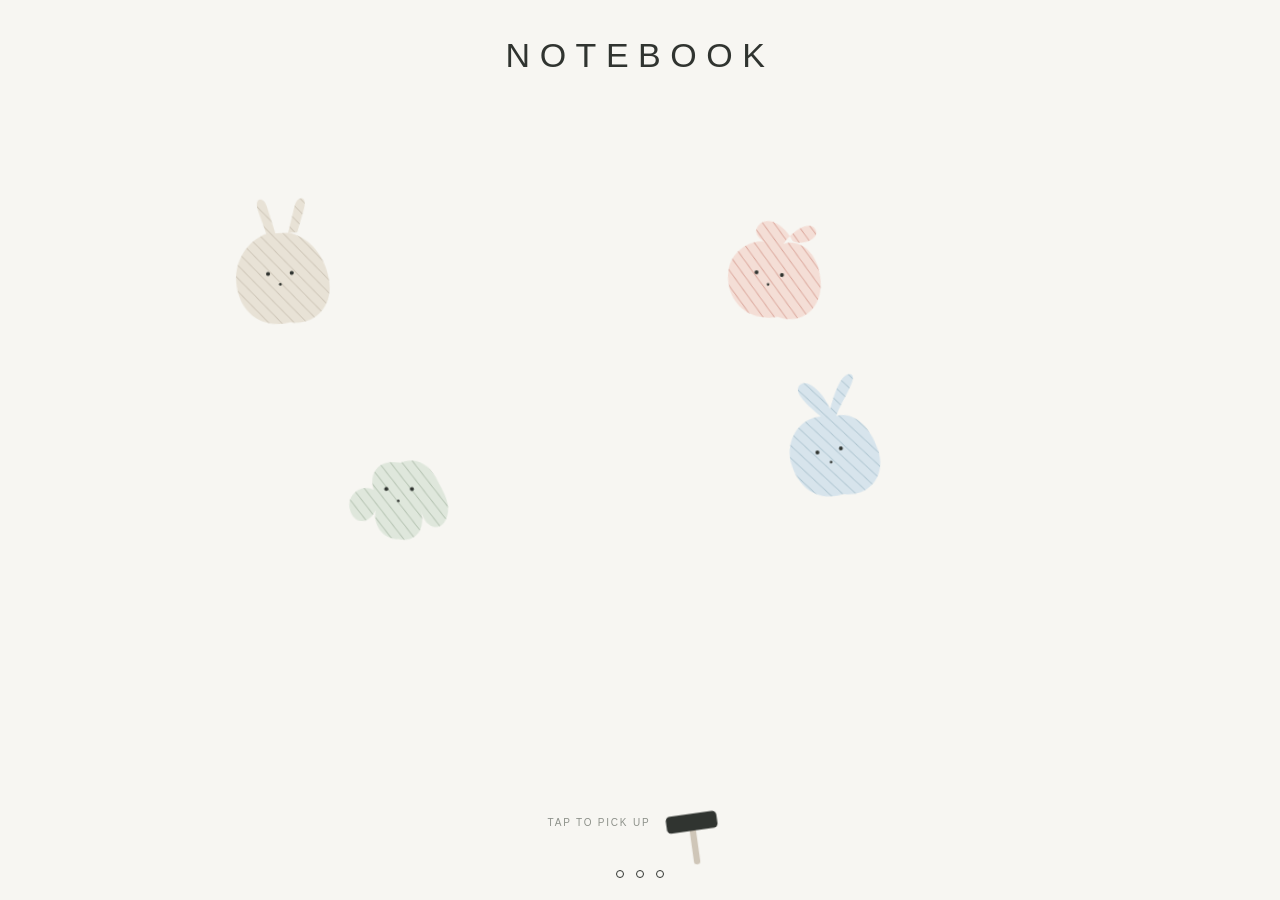
==== commit 82f2bfb3: "a" ====
--- a/index.html
+++ b/index.html
@@ -260,34 +260,44 @@
             <pattern id="fd-sand" width="12" height="12" patternUnits="userSpaceOnUse" patternTransform="rotate(-42)"><rect width="12" height="12" fill="#efeae0"/><path d="M0 0V12" stroke="#d6c8b5" stroke-width="1.5"/></pattern>
           </defs>
           <g class="fd-art">
-            <path d="M78 80 L260 56 324 105 273 226 116 222 72 167Z" fill="url(#fd-sage)"/>
-            <text class="fd-area-label" x="182" y="135" text-anchor="middle">SHINJUKU</text>
-            <text class="fd-area-sub" x="182" y="151" text-anchor="middle">新宿</text>
-          </g>
-          <g class="fd-art" transform="translate(-14 26)">
-            <path d="M82 292 L235 249 300 303 279 466 137 477 67 393Z" fill="url(#fd-blue)"/>
-            <text class="fd-area-label" x="166" y="416" text-anchor="middle">SHIBUYA</text>
-            <text class="fd-area-sub" x="166" y="431" text-anchor="middle">渋谷</text>
-          </g>
-          <g class="fd-art" transform="translate(-33 90)">
-            <path d="M274 205 L433 191 482 264 428 409 303 402 235 310Z" fill="url(#fd-coral)"/>
-            <text class="fd-area-label" x="365" y="259" text-anchor="middle">OMOTESANDO</text>
-            <text class="fd-area-sub" x="365" y="275" text-anchor="middle">表参道</text>
+            <g transform="translate(260 56) scale(1.275 1.225) translate(-260 -56)">
+              <path d="M78 80 L260 56 324 105 273 226 116 222 72 167Z" fill="url(#fd-sage)"/>
+            </g>
+            <text class="fd-area-label" x="161" y="153" text-anchor="middle">SHINJUKU</text>
+            <text class="fd-area-sub" x="161" y="169" text-anchor="middle">新宿</text>
+          </g>
+          <g class="fd-art">
+            <g transform="translate(286 329) scale(1.35 1.36) translate(-286 -329) translate(-14 26)">
+              <path d="M82 292 L235 249 300 303 279 466 137 477 67 393Z" fill="url(#fd-blue)"/>
+            </g>
+            <text class="fd-area-label" x="129" y="400" text-anchor="middle">SHIBUYA</text>
+            <text class="fd-area-sub" x="129" y="416" text-anchor="middle">渋谷</text>
+          </g>
+          <g class="fd-art">
+            <g transform="translate(202 400) scale(1 1.425) translate(-202 -400) translate(-33 90)">
+              <path d="M274 205 L433 191 482 264 428 409 303 402 235 310Z" fill="url(#fd-coral)"/>
+            </g>
+            <text class="fd-area-label" x="332" y="327" text-anchor="middle">OMOTESANDO</text>
+            <text class="fd-area-sub" x="332" y="343" text-anchor="middle">表参道</text>
           </g>
           <g class="fd-art" transform="translate(4 136) translate(584.5 280) scale(0.9) translate(-584.5 -280)">
             <path d="M492 202 L656 187 706 256 670 373 520 366 463 288Z" fill="url(#fd-sage)"/>
             <text class="fd-area-label" x="566" y="253" text-anchor="middle">TOKYO</text>
             <text class="fd-area-sub" x="566" y="270" text-anchor="middle">東京</text>
           </g>
-          <g class="fd-art" transform="translate(-18 0)">
-            <path d="M676 64 L813 88 839 172 772 241 663 207 639 132Z" fill="url(#fd-blue)"/>
-            <text class="fd-area-label" x="740" y="145" text-anchor="middle">UENO</text>
-            <text class="fd-area-sub" x="740" y="161" text-anchor="middle">上野</text>
-          </g>
-          <g class="fd-art" transform="translate(18 -44.8)">
-            <path d="M726 299 L876 316 867 452 762 466 700 410Z" fill="url(#fd-sand)"/>
-            <text class="fd-area-label" x="801" y="404" text-anchor="middle">KINSHICHO</text>
-            <text class="fd-area-sub" x="801" y="420" text-anchor="middle">錦糸町</text>
+          <g class="fd-art">
+            <g transform="translate(658 64) scale(1 1.25) translate(-658 -64) translate(-18 0)">
+              <path d="M676 64 L813 88 839 172 772 241 663 207 639 132Z" fill="url(#fd-blue)"/>
+            </g>
+            <text class="fd-area-label" x="722" y="165" text-anchor="middle">UENO</text>
+            <text class="fd-area-sub" x="722" y="181" text-anchor="middle">上野</text>
+          </g>
+          <g class="fd-art">
+            <g transform="translate(804 254) scale(1.08 1.14) translate(-804 -254) translate(18 -44.8)">
+              <path d="M726 299 L876 316 867 452 762 466 700 410Z" fill="url(#fd-sand)"/>
+            </g>
+            <text class="fd-area-label" x="819" y="359" text-anchor="middle">KINSHICHO</text>
+            <text class="fd-area-sub" x="819" y="375" text-anchor="middle">錦糸町</text>
           </g>
           <g class="fd-art" transform="translate(-150 30) translate(625 452) scale(0.88) translate(-625 -452)">
             <path d="M562 400 L678 388 711 474 633 516 539 483Z" fill="url(#fd-coral)" opacity=".57"/>
--- a/css/tsugaike-map.css
+++ b/css/tsugaike-map.css
@@ -13,8 +13,8 @@
 .tm-card.has-photo{display:grid;grid-template-columns:minmax(0,1fr) auto;column-gap:12px;align-items:end}.tm-card.has-photo .tm-card-row,.tm-card.has-photo .tm-card-copy,.tm-card.has-photo .tm-card-links{display:contents}.tm-card.has-photo .tm-card-name{grid-column:1 / -1;grid-row:1}.tm-card.has-photo .hotel-en{grid-column:1;grid-row:2}.tm-card.has-photo #tm-card-walk{grid-column:1;grid-row:3}.tm-card.has-photo #tm-card-price{grid-column:1;grid-row:4}.tm-card.has-photo .maps{grid-column:1;grid-row:5;justify-self:start;margin-top:12px}.tm-card.has-photo .tm-card-side{grid-column:2;grid-row:2 / 6}
 @media(prefers-reduced-motion:reduce){.tm-route.active,.jn-route.active{animation:none}*{scroll-behavior:auto!important}}
 .jn-trip[hidden]{display:none!important}
-.jn-dates{display:flex;gap:26px;margin:-28px 0 30px clamp(8px,4vw,65px)}
-.jn-dates button{background:none;border:0;border-bottom:1px solid transparent;padding:0 0 5px;font:inherit;font-size:13px;letter-spacing:.06em;color:#8d918a;cursor:pointer}
+.jn-dates{position:fixed;z-index:900;top:calc(max(20px,env(safe-area-inset-top)) + 62px);right:22px;display:flex;flex-direction:column;align-items:flex-end;gap:12px;margin:0}
+.jn-dates button{background:none;border:0;border-bottom:1px solid transparent;padding:0 0 4px;font:inherit;font-size:13px;letter-spacing:.06em;color:#8d918a;cursor:pointer;text-align:right;white-space:nowrap}
 .jn-dates button[aria-selected=true]{color:var(--tm-ink);border-bottom-color:var(--tm-ink)}
 .jn-dates button:focus-visible{outline:1px solid var(--tm-ink);outline-offset:4px}
 .jn-heading{margin:0 0 0 clamp(8px,4vw,65px)}
@@ -66,8 +66,9 @@
 .jn-leg .maps{margin-top:8px}
 .jn-side section+section{margin-top:42px}
 @media(max-width:767px){
-.jn-dates,.jn-heading,.jn-map-wrap,.jn-columns{margin-left:22px;margin-right:22px}
-.jn-dates{gap:16px;margin-top:0;margin-bottom:22px}
+.jn-heading,.jn-map-wrap,.jn-columns{margin-left:22px;margin-right:22px}
+.jn-dates{top:calc(max(8px,env(safe-area-inset-top)) + 42px);right:8px;gap:10px;margin:0}
+.jn-dates button{font-size:11px}
 .jn-title{font-size:22px;letter-spacing:.04em}
 .jn-sub{font-size:13px;letter-spacing:.04em}
 .jn-columns{grid-template-columns:1fr;gap:32px}
--- a/css/tokyo-food.css
+++ b/css/tokyo-food.css
@@ -14,7 +14,7 @@
 .fd-filter{position:relative;border:0;background:none;padding:0 0 10px;color:#9a9d97;font:600 11px/1.3 Arial,sans-serif;letter-spacing:.12em;cursor:pointer;flex-shrink:0}
 .fd-filter[aria-pressed=true]{color:#303430}
 .fd-filter[aria-pressed=true]::after{content:"";position:absolute;left:0;right:0;bottom:0;height:1px;background:#303430}
-.fd-filter:focus-visible,.fd-area:focus-visible,.fd-marker:focus-visible,.fd-place-button:focus-visible{outline:2px solid #303430;outline-offset:4px}
+.fd-filter:focus-visible,.fd-area:focus-visible,.fd-place-button:focus-visible{outline:2px solid #303430;outline-offset:4px}
 .fd-map-wrap{position:relative;margin-top:16px}
 .fd-map{display:block;width:100%;height:auto;overflow:visible}
 .fd-map .fd-art{pointer-events:none}
@@ -27,23 +27,36 @@
 .fd-area:hover .fd-area-ring,.fd-area.is-active .fd-area-ring{stroke:#c8796c;stroke-width:2}
 .fd-area:hover .fd-area-label,.fd-area.is-active .fd-area-label{fill:#b16d62}
 .fd-area .fd-area-hit{fill:transparent}
-.fd-marker{cursor:pointer}
+.fd-marker{cursor:pointer;outline:none;-webkit-user-select:none;user-select:none;-webkit-tap-highlight-color:transparent}
+.fd-map .fd-marker:focus,.fd-map .fd-marker:focus-visible{outline:none}
+.fd-marker:focus-visible .fd-ring,.fd-marker:focus-visible .fd-angry-face,.fd-marker:focus-visible .fd-angry-line{stroke:#bc574a;stroke-width:2.2}
+.fd-marker:focus-visible .fd-angry-eye{fill:#bc574a}
+.fd-marker ::selection,.fd-marker *::selection{background:transparent}
 .fd-marker .fd-hit{fill:transparent}
 .fd-marker .fd-ring{fill:#fffdfa;stroke:#343934;stroke-width:1.4}
 .fd-marker .fd-dot{fill:#c8796c}
 .fd-marker.is-on .fd-ring,.fd-marker:hover .fd-ring{stroke:#bc574a;stroke-width:2.2}
+.fd-marker .fd-angry-face{fill:#fffdfa;stroke:#343934;stroke-width:1.4}
+.fd-marker .fd-angry-line{fill:none;stroke:#343934;stroke-width:1.4;stroke-linecap:round;stroke-linejoin:round}
+.fd-marker .fd-angry-eye{fill:#343934}
+.fd-marker.is-on .fd-angry-face,.fd-marker:hover .fd-angry-face,.fd-marker.is-on .fd-angry-line,.fd-marker:hover .fd-angry-line{stroke:#bc574a;stroke-width:2.2}
+.fd-marker.is-on .fd-angry-eye,.fd-marker:hover .fd-angry-eye{fill:#bc574a}
 .fd-marker.is-on .fd-marker-name{fill:#bc574a}
-.fd-marker.is-quiet .fd-marker-name,.fd-marker.is-quiet .fd-marker-sub{opacity:0}
-.fd-marker.is-quiet:hover .fd-marker-name,.fd-marker.is-quiet:hover .fd-marker-sub,.fd-marker.is-quiet.is-on .fd-marker-name,.fd-marker.is-quiet.is-on .fd-marker-sub{opacity:1}
+.fd-marker.is-quiet .fd-marker-name,.fd-marker.is-quiet .fd-marker-sub{opacity:0;pointer-events:none}
+.fd-marker.is-quiet:hover .fd-marker-name,.fd-marker.is-quiet:hover .fd-marker-sub,.fd-marker.is-quiet.is-on .fd-marker-name,.fd-marker.is-quiet.is-on .fd-marker-sub,.fd-marker.is-quiet.is-revealed .fd-marker-name,.fd-marker.is-quiet.is-revealed .fd-marker-sub{opacity:1;pointer-events:auto}
 .fd-map .fd-marker-name{font-size:13px;letter-spacing:.03em}
 .fd-map .fd-marker-sub{font-size:10px;font-weight:400;fill:#7d827a}
-.fd-card{position:absolute;z-index:9;box-sizing:border-box;width:270px;max-width:min(290px,calc(100% - 12px));padding:16px;background:#fffefa;border:1px solid #e6e2d9;box-shadow:0 10px 26px #24282117;border-radius:3px}
-.fd-card h3{font-size:15px;letter-spacing:.03em;line-height:1.5;margin:0}
-.fd-card .fd-card-category{margin:3px 0 0;font-size:10px;letter-spacing:.15em;color:#9a9e95}
-.fd-card-photo{display:block;width:100%;aspect-ratio:3/2;margin:12px 0 2px;border-radius:8px;overflow:hidden;background:#f3f1ea;border:1px solid #e6e2d9}
-.fd-card-photo img{display:block;width:100%;height:100%;object-fit:cover}
-.fd-card .fd-card-line{margin:9px 0 0;font-size:12px;line-height:1.65;color:#60665f}
-.fd-card .maps{display:inline-block;margin-top:14px}
+.fd-card{position:absolute;z-index:9;box-sizing:border-box;width:300px;max-width:min(305px,calc(100vw - 32px));padding:16px;background:#fffefa;border:1px solid #e6e2d9;box-shadow:0 10px 26px #24282117;border-radius:3px}
+.fd-card h3{margin:0;padding-right:22px;font-size:16px;font-weight:600;letter-spacing:.03em;line-height:1.35;overflow-wrap:break-word}
+.fd-card-mood{display:inline-block;width:16px;height:16px;margin-left:6px;vertical-align:-2px}
+.fd-card .fd-card-category{margin:4px 0 0;font-size:11px;letter-spacing:.12em;color:#9a9e95}
+.fd-card-photo{position:relative;display:block;width:100%;height:115px;margin:12px 0 0;border-radius:6px;overflow:hidden;background:#EAE9E5}
+.fd-card-photo img{display:block;width:100%;height:115px;object-fit:cover;object-position:center}
+.fd-card-photo .fd-photo-icon{position:absolute;left:50%;top:50%;width:20px;height:20px;transform:translate(-50%,-50%);color:#B5B4AF}
+.fd-card-station{margin:12px 0 0;font-size:13px;line-height:1.45;color:#60665f;overflow-wrap:break-word}
+.fd-card-hours{margin:4px 0 0;font-size:13px;line-height:1.45;color:#60665f;overflow-wrap:break-word}
+.fd-card-station + .fd-card-hours{margin-top:8px}
+.fd-card .maps{display:inline-block;margin-top:12px;font-size:13px}
 .fd-card-close{position:absolute;top:7px;right:9px;border:0;background:transparent;padding:5px;color:#747b73;cursor:pointer;font-size:17px}
 .fd-list-section{margin-top:15px}
 .fd-list-head{display:flex;justify-content:space-between;align-items:baseline;gap:12px;padding:0 0 12px;border-bottom:1px solid #dadbd2}
@@ -70,7 +83,8 @@
  .fd-map{width:100%;height:auto}
  .fd-map-wrap{overflow:hidden}
  .fd-map .fd-area-label{font-size:14px}
- .fd-card.is-docked{position:relative;left:auto!important;top:auto!important;width:100%;max-width:none;margin-top:10px}
+ .fd-card.is-docked{position:relative;left:auto!important;top:auto!important;width:100%;max-width:min(305px,calc(100vw - 32px));margin:10px auto 0}
+ .fd-card-photo,.fd-card-photo img{height:110px}
  .fd-row{grid-template-columns:minmax(0,1fr) auto;gap:8px}
  .fd-list-area{grid-column:1;grid-row:2;margin-top:-20px;padding-bottom:13px}
  .fd-row .maps{grid-column:2;grid-row:1 / span 2}
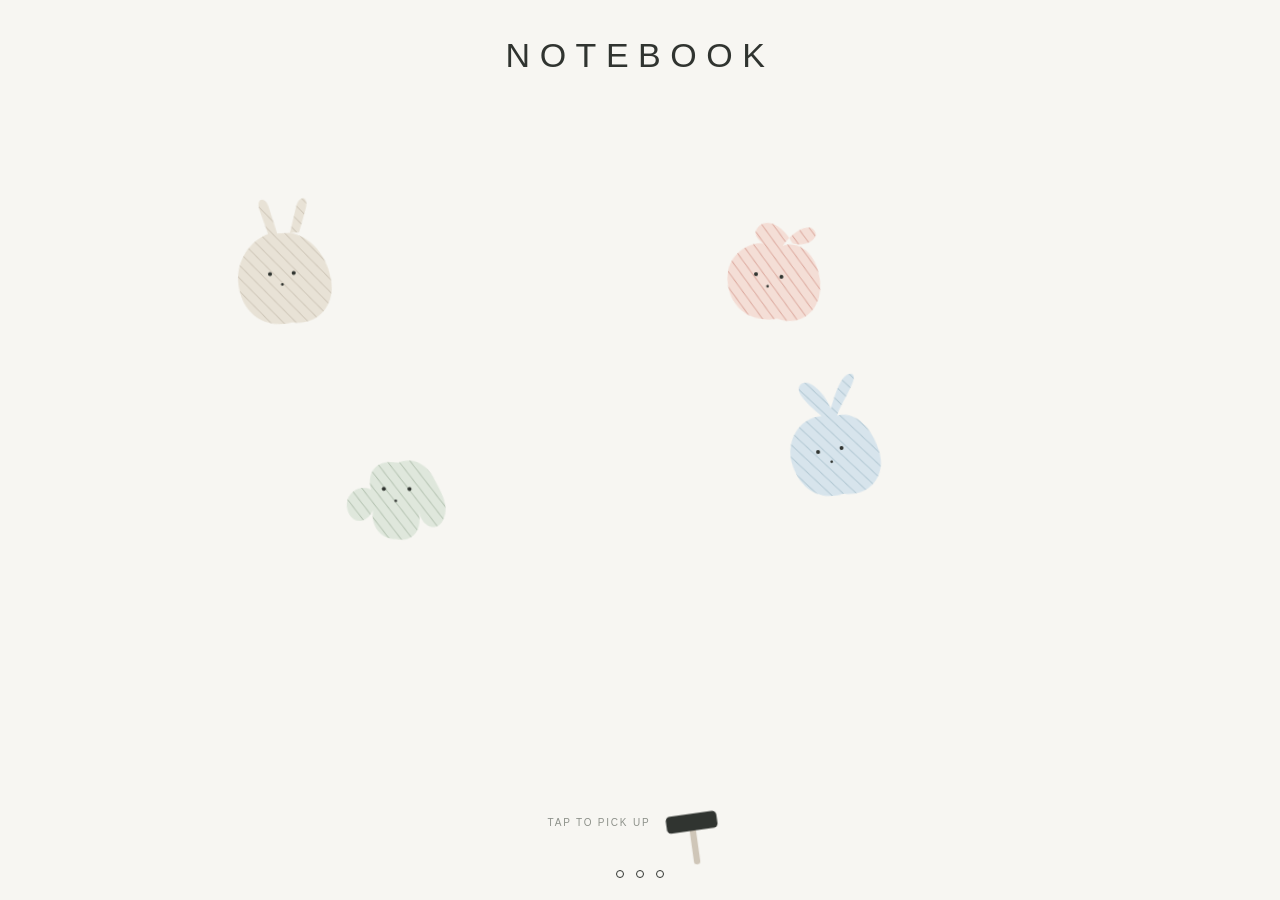
==== commit 02ca01aa: "a" ====
--- a/index.html
+++ b/index.html
@@ -252,58 +252,13 @@
         <button type="button" class="fd-filter" data-category="cakes" aria-pressed="false">CAKES</button>
       </nav>
       <div class="fd-map-wrap" id="fd-map-wrap">
-        <svg id="fd-map" class="fd-map" viewBox="0 0 900 560" role="group" aria-label="東京抽象區域色塊，顯示收藏店家位置">
+        <svg id="fd-map" class="fd-map" viewBox="0 0 1300 810" role="group" aria-label="東京抽象區域色塊，顯示收藏店家位置">
           <defs>
-            <pattern id="fd-sage" width="12" height="12" patternUnits="userSpaceOnUse" patternTransform="rotate(-42)"><rect width="12" height="12" fill="#e4eae0"/><path d="M0 0V12" stroke="#b7c5b1" stroke-width="1.5"/></pattern>
-            <pattern id="fd-coral" width="12" height="12" patternUnits="userSpaceOnUse" patternTransform="rotate(-42)"><rect width="12" height="12" fill="#f6e5dd"/><path d="M0 0V12" stroke="#dba89e" stroke-width="1.5"/></pattern>
-            <pattern id="fd-blue" width="12" height="12" patternUnits="userSpaceOnUse" patternTransform="rotate(-42)"><rect width="12" height="12" fill="#e0eaf0"/><path d="M0 0V12" stroke="#b3cbd7" stroke-width="1.5"/></pattern>
-            <pattern id="fd-sand" width="12" height="12" patternUnits="userSpaceOnUse" patternTransform="rotate(-42)"><rect width="12" height="12" fill="#efeae0"/><path d="M0 0V12" stroke="#d6c8b5" stroke-width="1.5"/></pattern>
+            <pattern id="fd-main" width="16" height="16" patternUnits="userSpaceOnUse" patternTransform="rotate(-42)"><rect width="16" height="16" fill="#E9E7E1"/><path d="M0 0V16" stroke="#C8C3BB" stroke-opacity="0.18" stroke-width="1.15"/></pattern>
+            <pattern id="fd-soft" width="16" height="16" patternUnits="userSpaceOnUse" patternTransform="rotate(-42)"><rect width="16" height="16" fill="#F1E9DD"/><path d="M0 0V16" stroke="#C8C3BB" stroke-opacity="0.18" stroke-width="1.15"/></pattern>
+            <pattern id="fd-accent" width="16" height="16" patternUnits="userSpaceOnUse" patternTransform="rotate(-42)"><rect width="16" height="16" fill="#EBCBC3"/><path d="M0 0V16" stroke="#C8C3BB" stroke-opacity="0.18" stroke-width="1.15"/></pattern>
           </defs>
-          <g class="fd-art">
-            <g transform="translate(260 56) scale(1.275 1.225) translate(-260 -56)">
-              <path d="M78 80 L260 56 324 105 273 226 116 222 72 167Z" fill="url(#fd-sage)"/>
-            </g>
-            <text class="fd-area-label" x="161" y="153" text-anchor="middle">SHINJUKU</text>
-            <text class="fd-area-sub" x="161" y="169" text-anchor="middle">新宿</text>
-          </g>
-          <g class="fd-art">
-            <g transform="translate(286 329) scale(1.35 1.36) translate(-286 -329) translate(-14 26)">
-              <path d="M82 292 L235 249 300 303 279 466 137 477 67 393Z" fill="url(#fd-blue)"/>
-            </g>
-            <text class="fd-area-label" x="129" y="400" text-anchor="middle">SHIBUYA</text>
-            <text class="fd-area-sub" x="129" y="416" text-anchor="middle">渋谷</text>
-          </g>
-          <g class="fd-art">
-            <g transform="translate(202 400) scale(1 1.425) translate(-202 -400) translate(-33 90)">
-              <path d="M274 205 L433 191 482 264 428 409 303 402 235 310Z" fill="url(#fd-coral)"/>
-            </g>
-            <text class="fd-area-label" x="332" y="327" text-anchor="middle">OMOTESANDO</text>
-            <text class="fd-area-sub" x="332" y="343" text-anchor="middle">表参道</text>
-          </g>
-          <g class="fd-art" transform="translate(4 136) translate(584.5 280) scale(0.9) translate(-584.5 -280)">
-            <path d="M492 202 L656 187 706 256 670 373 520 366 463 288Z" fill="url(#fd-sage)"/>
-            <text class="fd-area-label" x="566" y="253" text-anchor="middle">TOKYO</text>
-            <text class="fd-area-sub" x="566" y="270" text-anchor="middle">東京</text>
-          </g>
-          <g class="fd-art">
-            <g transform="translate(658 64) scale(1 1.25) translate(-658 -64) translate(-18 0)">
-              <path d="M676 64 L813 88 839 172 772 241 663 207 639 132Z" fill="url(#fd-blue)"/>
-            </g>
-            <text class="fd-area-label" x="722" y="165" text-anchor="middle">UENO</text>
-            <text class="fd-area-sub" x="722" y="181" text-anchor="middle">上野</text>
-          </g>
-          <g class="fd-art">
-            <g transform="translate(804 254) scale(1.08 1.14) translate(-804 -254) translate(18 -44.8)">
-              <path d="M726 299 L876 316 867 452 762 466 700 410Z" fill="url(#fd-sand)"/>
-            </g>
-            <text class="fd-area-label" x="819" y="359" text-anchor="middle">KINSHICHO</text>
-            <text class="fd-area-sub" x="819" y="375" text-anchor="middle">錦糸町</text>
-          </g>
-          <g class="fd-art" transform="translate(-150 30) translate(625 452) scale(0.88) translate(-625 -452)">
-            <path d="M562 400 L678 388 711 474 633 516 539 483Z" fill="url(#fd-coral)" opacity=".57"/>
-            <text class="fd-area-label" x="620" y="458" text-anchor="middle">GINZA</text>
-            <text class="fd-area-sub" x="620" y="473" text-anchor="middle">銀座</text>
-          </g>
+          <g id="fd-districts"></g>
           <g id="fd-area-layer"></g>
           <g id="fd-markers"></g>
         </svg>
@@ -322,6 +277,7 @@
   <script defer src="./js/app.js"></script>
   <script defer src="./js/tsugaike-map.js"></script>
   <script defer src="./js/october.js"></script>
+  <script defer src="./data/tokyo-districts.js"></script>
   <script defer src="./data/tokyo-food.js"></script>
   <script defer src="./js/tokyo-food.js"></script>
   <script defer src="./js/unlock.js"></script>
--- a/css/tokyo-food.css
+++ b/css/tokyo-food.css
@@ -2,7 +2,7 @@
 .tm-switch .tm-food-link{position:absolute;right:calc(100% + 12px);top:0;box-sizing:border-box;display:flex;align-items:center;justify-content:center;min-height:50px;padding:0 19px;border:1px solid #e4e2dc;border-radius:99px;text-decoration:none;background:rgba(255,255,255,.91);box-shadow:0 6px 24px #282a2612;color:#777d75;font:600 12px/1 system-ui,sans-serif;letter-spacing:.13em;backdrop-filter:blur(14px);transition:color .2s,background .2s}
 .tm-switch .tm-food-link:hover,.tm-switch .tm-food-link:focus-visible{color:#303430}
 .tm-switch .tm-food-link[aria-current=page]{background:#303430;color:#fff}
-.fd{min-height:100svh;background:#f7f6f2;color:#303430;font-family:Arial,'Hiragino Kaku Gothic ProN','Noto Sans TC',sans-serif}
+.fd{min-height:100svh;background:#F8F7F4;color:#303430;font-family:Arial,'Hiragino Kaku Gothic ProN','Noto Sans TC',sans-serif}
 .fd[hidden],.fd-card[hidden],.fd-marker[hidden]{display:none!important}
 .fd-inner{width:min(100%,1050px);margin:0 auto;padding:clamp(90px,12vw,125px) 18px 90px}
 .fd-heading,.fd-filters,.fd-map-wrap,.fd-list-section{margin-left:clamp(8px,4vw,65px);margin-right:clamp(8px,4vw,65px)}
@@ -20,8 +20,12 @@
 .fd-map .fd-art{pointer-events:none}
 .fd-map text{font:700 12px/1 Arial,'Hiragino Kaku Gothic ProN',sans-serif;fill:#343934;letter-spacing:.07em}
 .fd-map .fd-jp{font-size:10px;fill:#7a8078;font-weight:500;letter-spacing:.06em}
-.fd-map .fd-area-label{font-size:13px;font-weight:600;fill:#757d75;letter-spacing:.1em}
-.fd-map .fd-area-sub{font-size:10px;font-weight:400;fill:#939990}
+.fd-map .fd-area-label{font-size:13px;font-weight:600;fill:#777773;letter-spacing:.1em}
+.fd-map .fd-area-label.is-long{font-size:11px}
+.fd-map .fd-area-label.is-main,.fd-map .fd-area-sub.is-main{fill:#9E9B94}
+.fd-map .fd-area-label.is-soft,.fd-map .fd-area-sub.is-soft{fill:#A8906A}
+.fd-map .fd-area-label.is-accent,.fd-map .fd-area-sub.is-accent{fill:#B67A72}
+.fd-map .fd-area-sub{font-size:10px;font-weight:400;stroke:none}
 .fd-area{cursor:pointer}
 .fd-area .fd-area-ring{fill:rgba(255,255,255,.82);stroke:#929a90;stroke-width:1.1}
 .fd-area:hover .fd-area-ring,.fd-area.is-active .fd-area-ring{stroke:#c8796c;stroke-width:2}
@@ -35,27 +39,27 @@
 .fd-marker .fd-hit{fill:transparent}
 .fd-marker .fd-ring{fill:#fffdfa;stroke:#343934;stroke-width:1.4}
 .fd-marker .fd-dot{fill:#c8796c}
-.fd-marker.is-on .fd-ring,.fd-marker:hover .fd-ring{stroke:#bc574a;stroke-width:2.2}
+.fd-marker.is-on .fd-ring,.fd-marker.is-hot .fd-ring,.fd-marker.is-peek .fd-ring,.fd-marker:hover .fd-ring{stroke:#bc574a;stroke-width:2.2}
 .fd-marker .fd-angry-face{fill:#fffdfa;stroke:#343934;stroke-width:1.4}
 .fd-marker .fd-angry-line{fill:none;stroke:#343934;stroke-width:1.4;stroke-linecap:round;stroke-linejoin:round}
 .fd-marker .fd-angry-eye{fill:#343934}
-.fd-marker.is-on .fd-angry-face,.fd-marker:hover .fd-angry-face,.fd-marker.is-on .fd-angry-line,.fd-marker:hover .fd-angry-line{stroke:#bc574a;stroke-width:2.2}
-.fd-marker.is-on .fd-angry-eye,.fd-marker:hover .fd-angry-eye{fill:#bc574a}
-.fd-marker.is-on .fd-marker-name{fill:#bc574a}
+.fd-marker.is-on .fd-angry-face,.fd-marker.is-hot .fd-angry-face,.fd-marker.is-peek .fd-angry-face,.fd-marker:hover .fd-angry-face,.fd-marker.is-on .fd-angry-line,.fd-marker.is-hot .fd-angry-line,.fd-marker.is-peek .fd-angry-line,.fd-marker:hover .fd-angry-line{stroke:#bc574a;stroke-width:2.2}
+.fd-marker.is-on .fd-angry-eye,.fd-marker.is-hot .fd-angry-eye,.fd-marker.is-peek .fd-angry-eye,.fd-marker:hover .fd-angry-eye{fill:#bc574a}
+.fd-marker.is-on .fd-marker-name,.fd-marker.is-hot .fd-marker-name,.fd-marker.is-peek .fd-marker-name,.fd-marker:hover .fd-marker-name{fill:#bc574a}
 .fd-marker.is-quiet .fd-marker-name,.fd-marker.is-quiet .fd-marker-sub{opacity:0;pointer-events:none}
-.fd-marker.is-quiet:hover .fd-marker-name,.fd-marker.is-quiet:hover .fd-marker-sub,.fd-marker.is-quiet.is-on .fd-marker-name,.fd-marker.is-quiet.is-on .fd-marker-sub,.fd-marker.is-quiet.is-revealed .fd-marker-name,.fd-marker.is-quiet.is-revealed .fd-marker-sub{opacity:1;pointer-events:auto}
-.fd-map .fd-marker-name{font-size:13px;letter-spacing:.03em}
-.fd-map .fd-marker-sub{font-size:10px;font-weight:400;fill:#7d827a}
+.fd-marker.is-quiet:hover .fd-marker-name,.fd-marker.is-quiet:hover .fd-marker-sub,.fd-marker.is-quiet.is-on .fd-marker-name,.fd-marker.is-quiet.is-on .fd-marker-sub,.fd-marker.is-quiet.is-hot .fd-marker-name,.fd-marker.is-quiet.is-hot .fd-marker-sub,.fd-marker.is-quiet.is-peek .fd-marker-name,.fd-marker.is-quiet.is-peek .fd-marker-sub,.fd-marker.is-quiet.is-revealed .fd-marker-name,.fd-marker.is-quiet.is-revealed .fd-marker-sub{opacity:1;pointer-events:auto}
+.fd-map .fd-marker-name{font-size:13px;font-weight:700;letter-spacing:.03em}
 .fd-card{position:absolute;z-index:9;box-sizing:border-box;width:300px;max-width:min(305px,calc(100vw - 32px));padding:16px;background:#fffefa;border:1px solid #e6e2d9;box-shadow:0 10px 26px #24282117;border-radius:3px}
 .fd-card h3{margin:0;padding-right:22px;font-size:16px;font-weight:600;letter-spacing:.03em;line-height:1.35;overflow-wrap:break-word}
 .fd-card-mood{display:inline-block;width:16px;height:16px;margin-left:6px;vertical-align:-2px}
 .fd-card .fd-card-category{margin:4px 0 0;font-size:11px;letter-spacing:.12em;color:#9a9e95}
-.fd-card-photo{position:relative;display:block;width:100%;height:115px;margin:12px 0 0;border-radius:6px;overflow:hidden;background:#EAE9E5}
-.fd-card-photo img{display:block;width:100%;height:115px;object-fit:cover;object-position:center}
+.fd-card-photo{position:relative;display:block;width:100%;aspect-ratio:3/2;height:auto;margin:12px 0 0;border-radius:6px;overflow:hidden;background:#EAE9E5}
+.fd-card-photo img{display:block;width:100%;height:100%;object-fit:cover;object-position:center}
 .fd-card-photo .fd-photo-icon{position:absolute;left:50%;top:50%;width:20px;height:20px;transform:translate(-50%,-50%);color:#B5B4AF}
 .fd-card-station{margin:12px 0 0;font-size:13px;line-height:1.45;color:#60665f;overflow-wrap:break-word}
 .fd-card-hours{margin:4px 0 0;font-size:13px;line-height:1.45;color:#60665f;overflow-wrap:break-word}
 .fd-card-station + .fd-card-hours{margin-top:8px}
+.fd-card-branches{margin:10px 0 0;font-size:12px;line-height:1.55;color:#7e857c;overflow-wrap:break-word}
 .fd-card .maps{display:inline-block;margin-top:12px;font-size:13px}
 .fd-card-close{position:absolute;top:7px;right:9px;border:0;background:transparent;padding:5px;color:#747b73;cursor:pointer;font-size:17px}
 .fd-list-section{margin-top:15px}
@@ -63,7 +67,10 @@
 .fd-kicker{margin:0;font-size:11px;font-weight:700;letter-spacing:.23em;color:#8d918a}
 .fd-kicker b{display:block;margin-top:5px;color:#303430;font-size:13px;letter-spacing:.15em}
 .fd-count{font-size:11px;letter-spacing:.12em;color:#8d918a}
-.fd-row{display:grid;grid-template-columns:minmax(0,1.3fr) minmax(100px,.7fr) auto;align-items:center;gap:12px;border-bottom:1px solid #e6e2d9;min-height:62px}
+.fd-row{display:grid;grid-template-columns:32px minmax(0,1.3fr) minmax(100px,.7fr) auto;align-items:center;gap:12px;border-bottom:1px solid #e6e2d9;min-height:62px;cursor:pointer}
+.fd-row:hover{background:#F4F2ED}
+.fd-row:hover .fd-place-button{color:#bc574a}
+.fd-row-photo{width:32px;height:32px;object-fit:cover;object-position:center;display:block;border-radius:6px}
 .fd-place-button{width:100%;text-align:left;background:transparent;border:0;padding:14px 0;cursor:pointer;color:#303430;font:700 14px/1.3 Arial,'Hiragino Kaku Gothic ProN',sans-serif}
 .fd-place-button span{display:block;font-size:10px;letter-spacing:.13em;font-weight:400;color:#8c9388;margin-top:4px}
 .fd-place-button.is-on{color:#bc574a}
@@ -82,11 +89,16 @@
  .fd-map-wrap{margin-top:16px}
  .fd-map{width:100%;height:auto}
  .fd-map-wrap{overflow:hidden}
- .fd-map .fd-area-label{font-size:14px}
+ .fd-map .fd-area-label{font-size:16px}
+ .fd-map .fd-area-label.is-long{font-size:13.5px}
+ .fd-map .fd-area-sub{font-size:12px}
  .fd-card.is-docked{position:relative;left:auto!important;top:auto!important;width:100%;max-width:min(305px,calc(100vw - 32px));margin:10px auto 0}
- .fd-card-photo,.fd-card-photo img{height:110px}
- .fd-row{grid-template-columns:minmax(0,1fr) auto;gap:8px}
- .fd-list-area{grid-column:1;grid-row:2;margin-top:-20px;padding-bottom:13px}
- .fd-row .maps{grid-column:2;grid-row:1 / span 2}
+ .fd-card-photo,.fd-card-photo img{height:auto}
+ .fd-card-photo{aspect-ratio:3/2}
+ .fd-card-photo img{height:100%}
+ .fd-row{grid-template-columns:32px minmax(0,1fr) auto;gap:8px}
+ .fd-row-photo{grid-row:1 / span 2}
+ .fd-list-area{grid-column:2;grid-row:2;margin-top:-20px;padding-bottom:13px}
+ .fd-row .maps{grid-column:3;grid-row:1 / span 2}
 }
 @media(prefers-reduced-motion:reduce){.fd *{scroll-behavior:auto!important;transition:none!important}}
